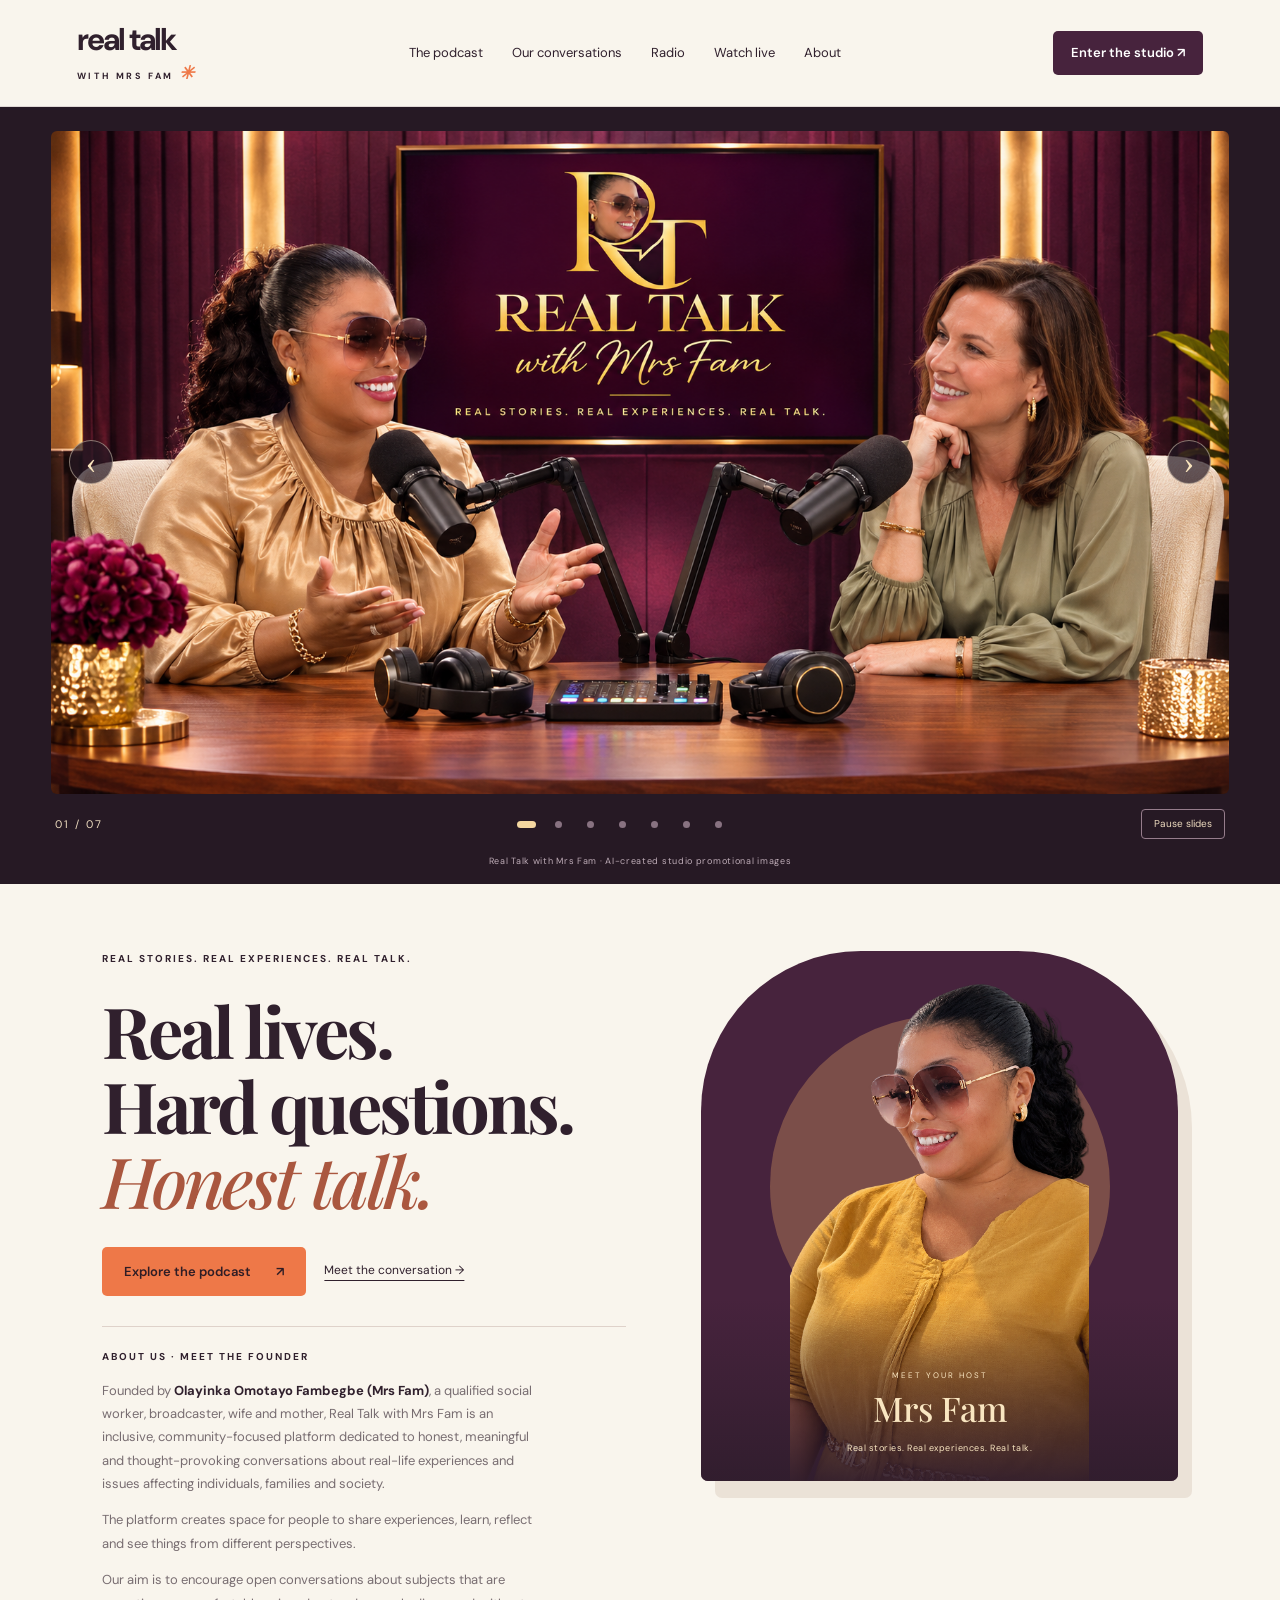
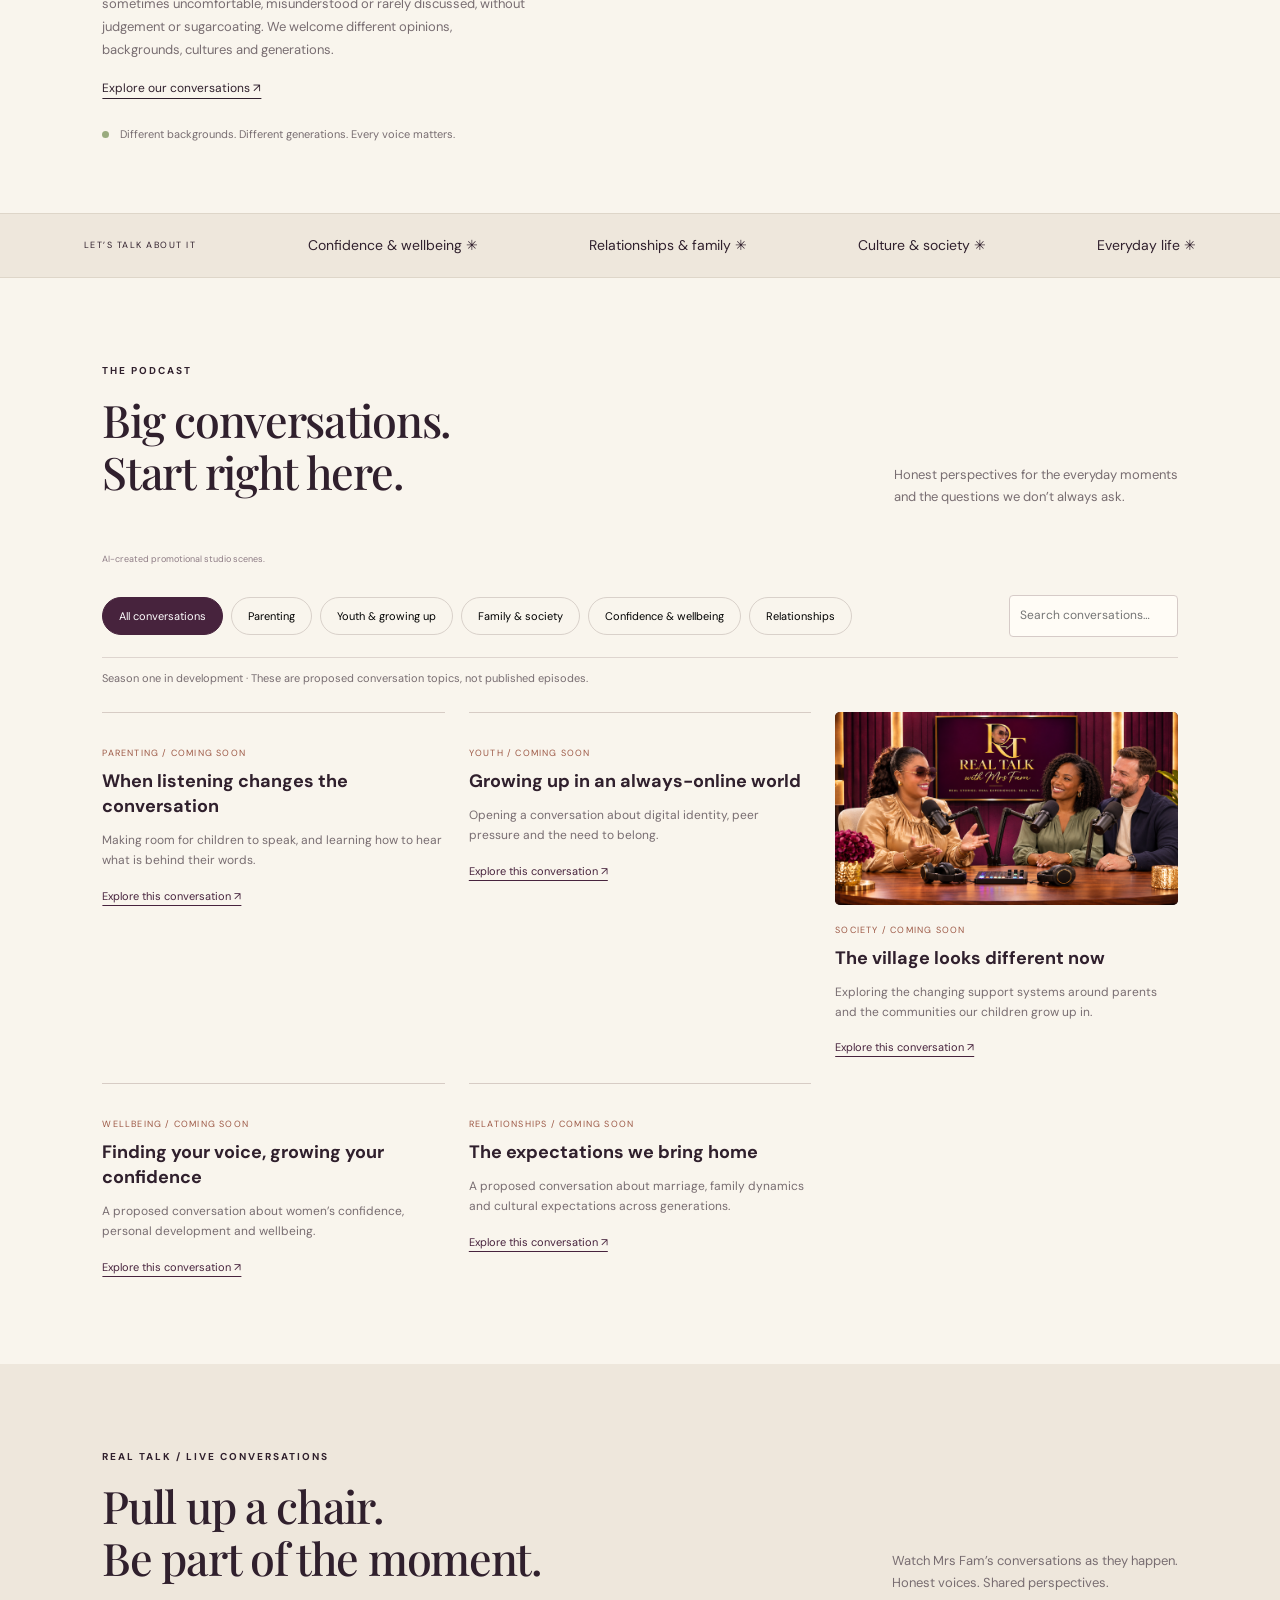
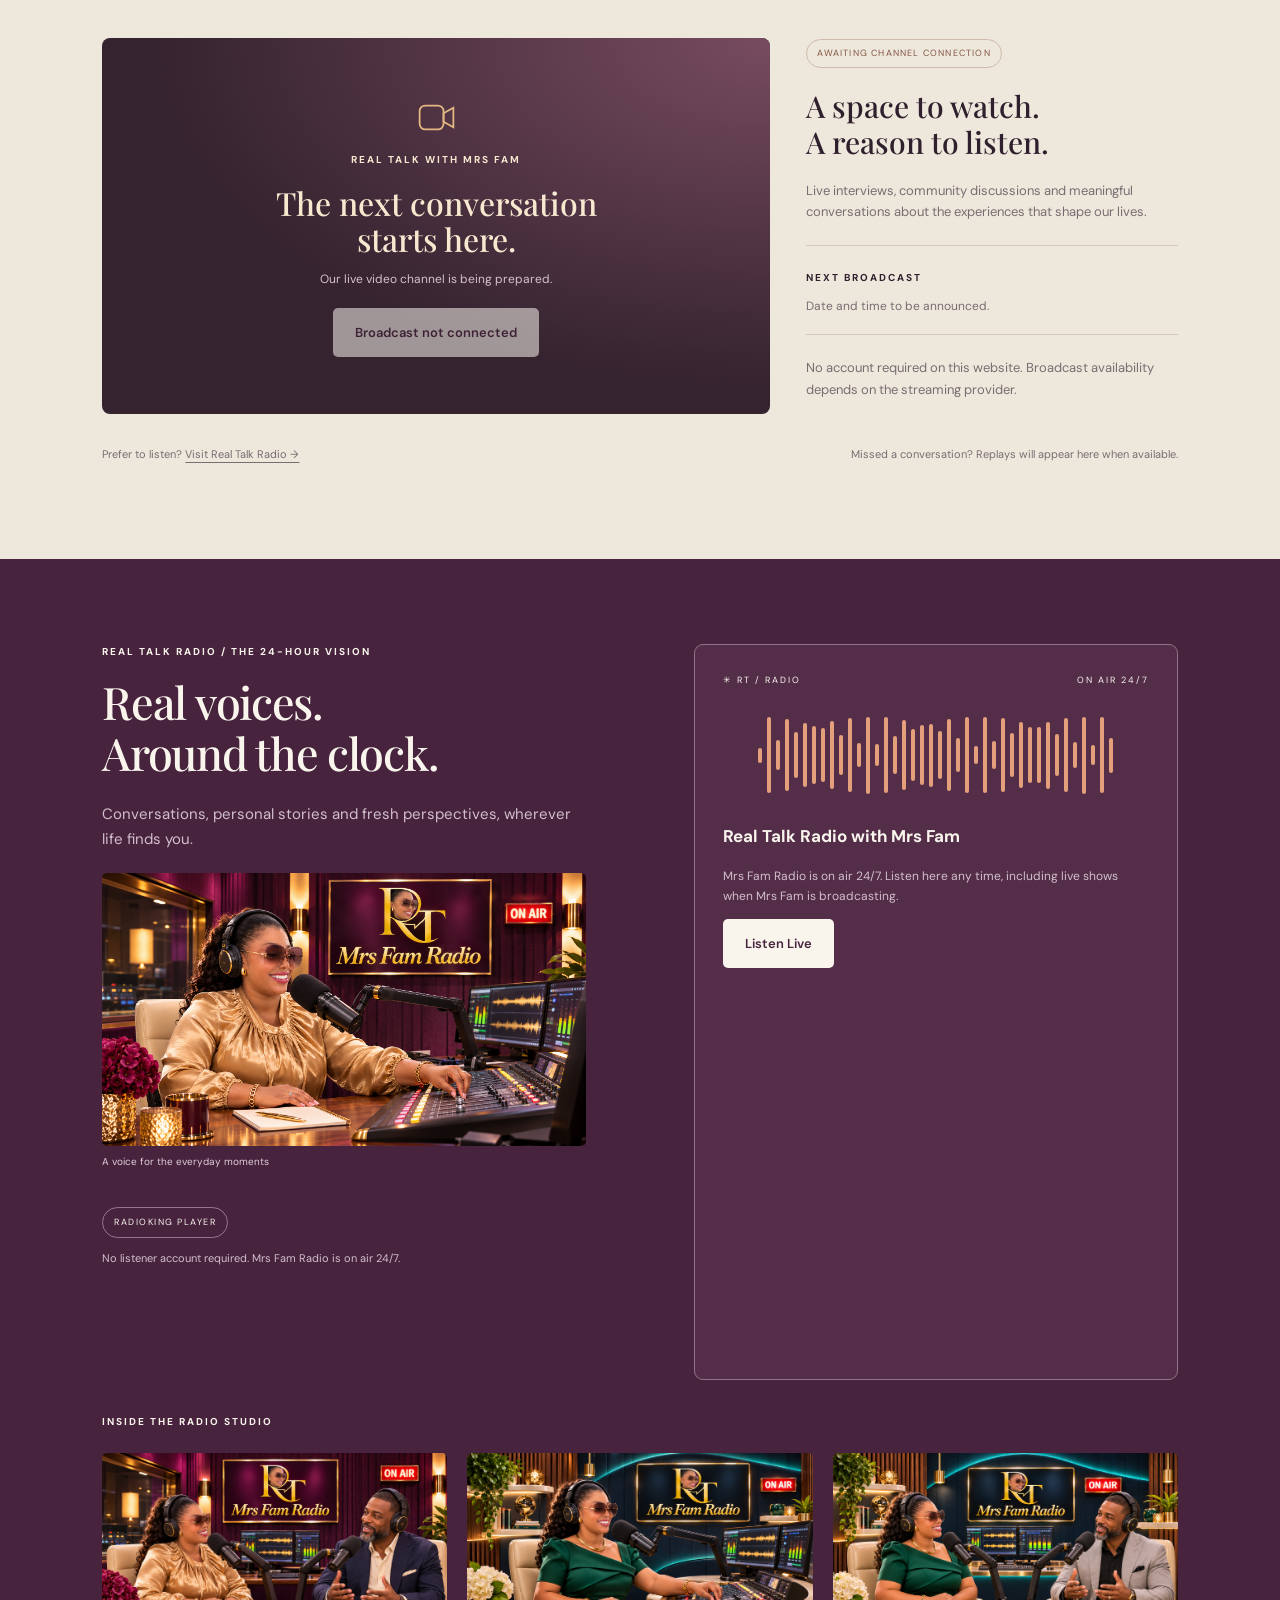
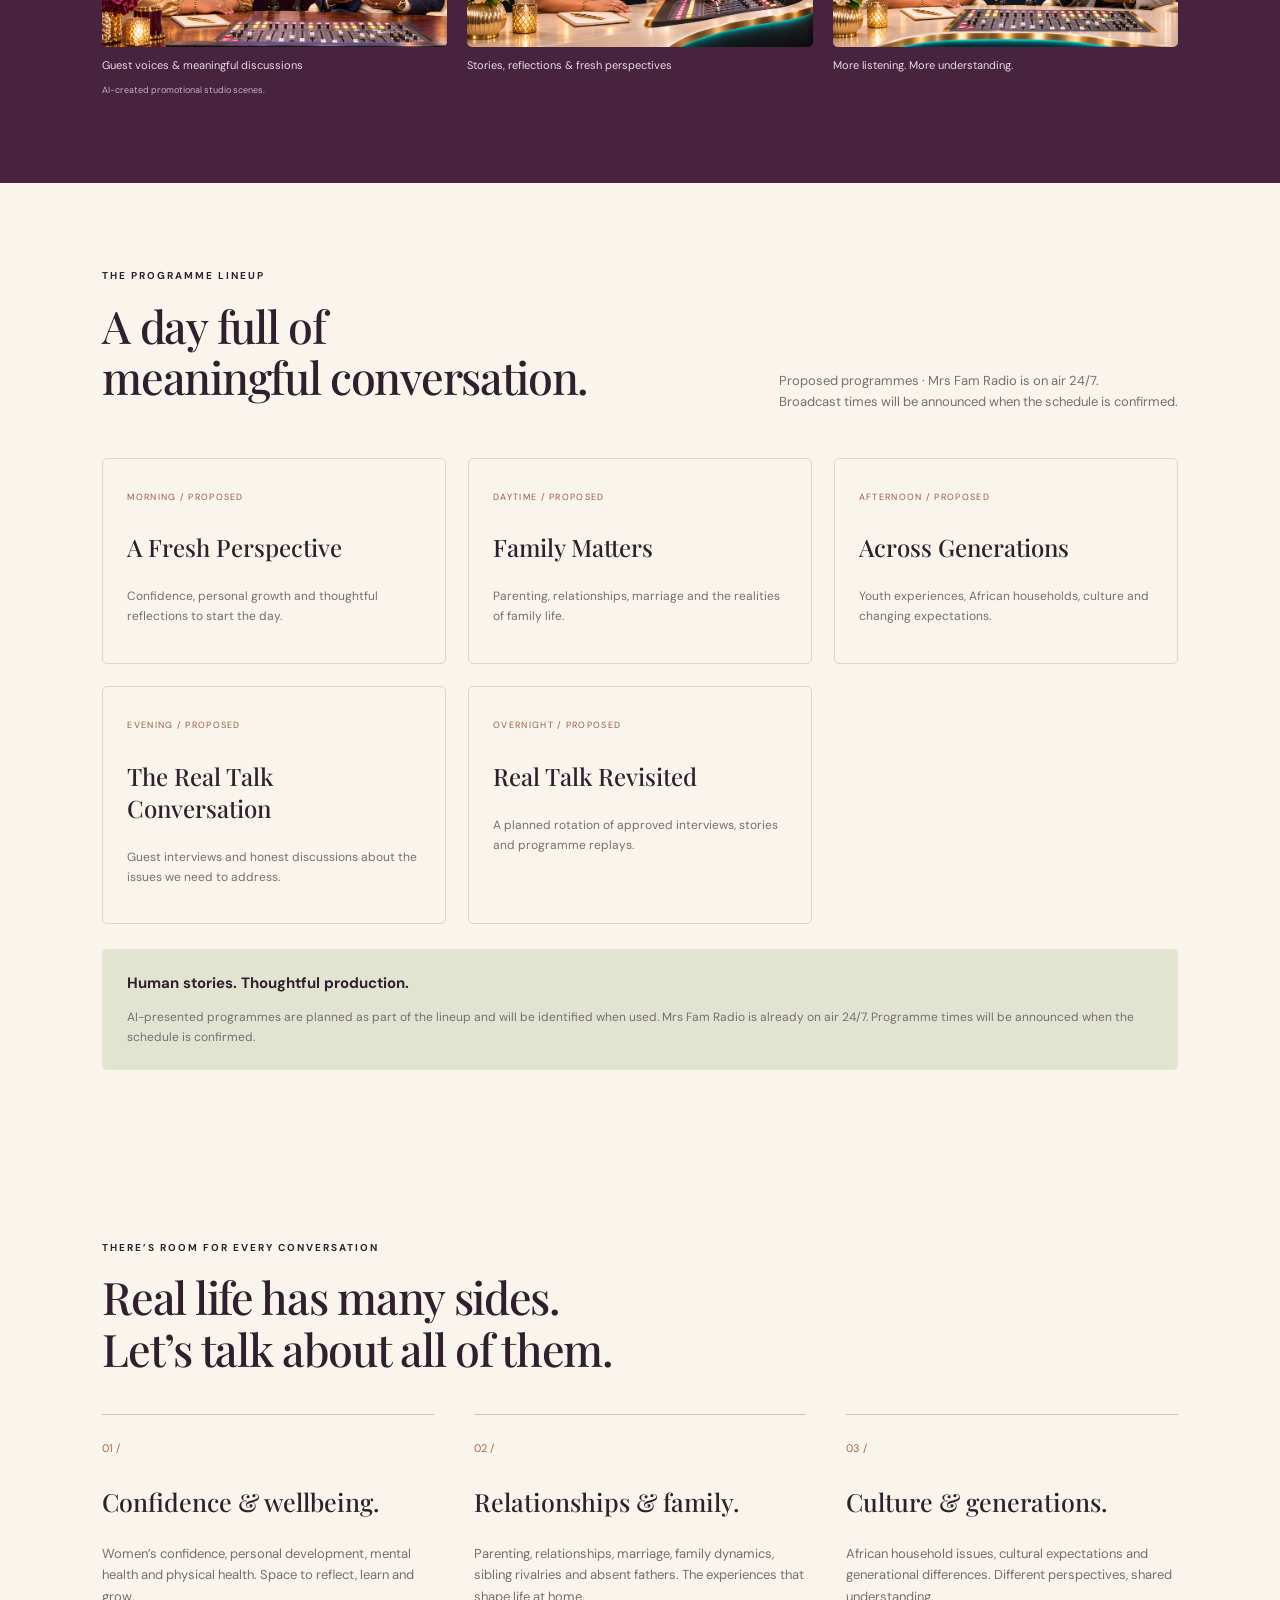
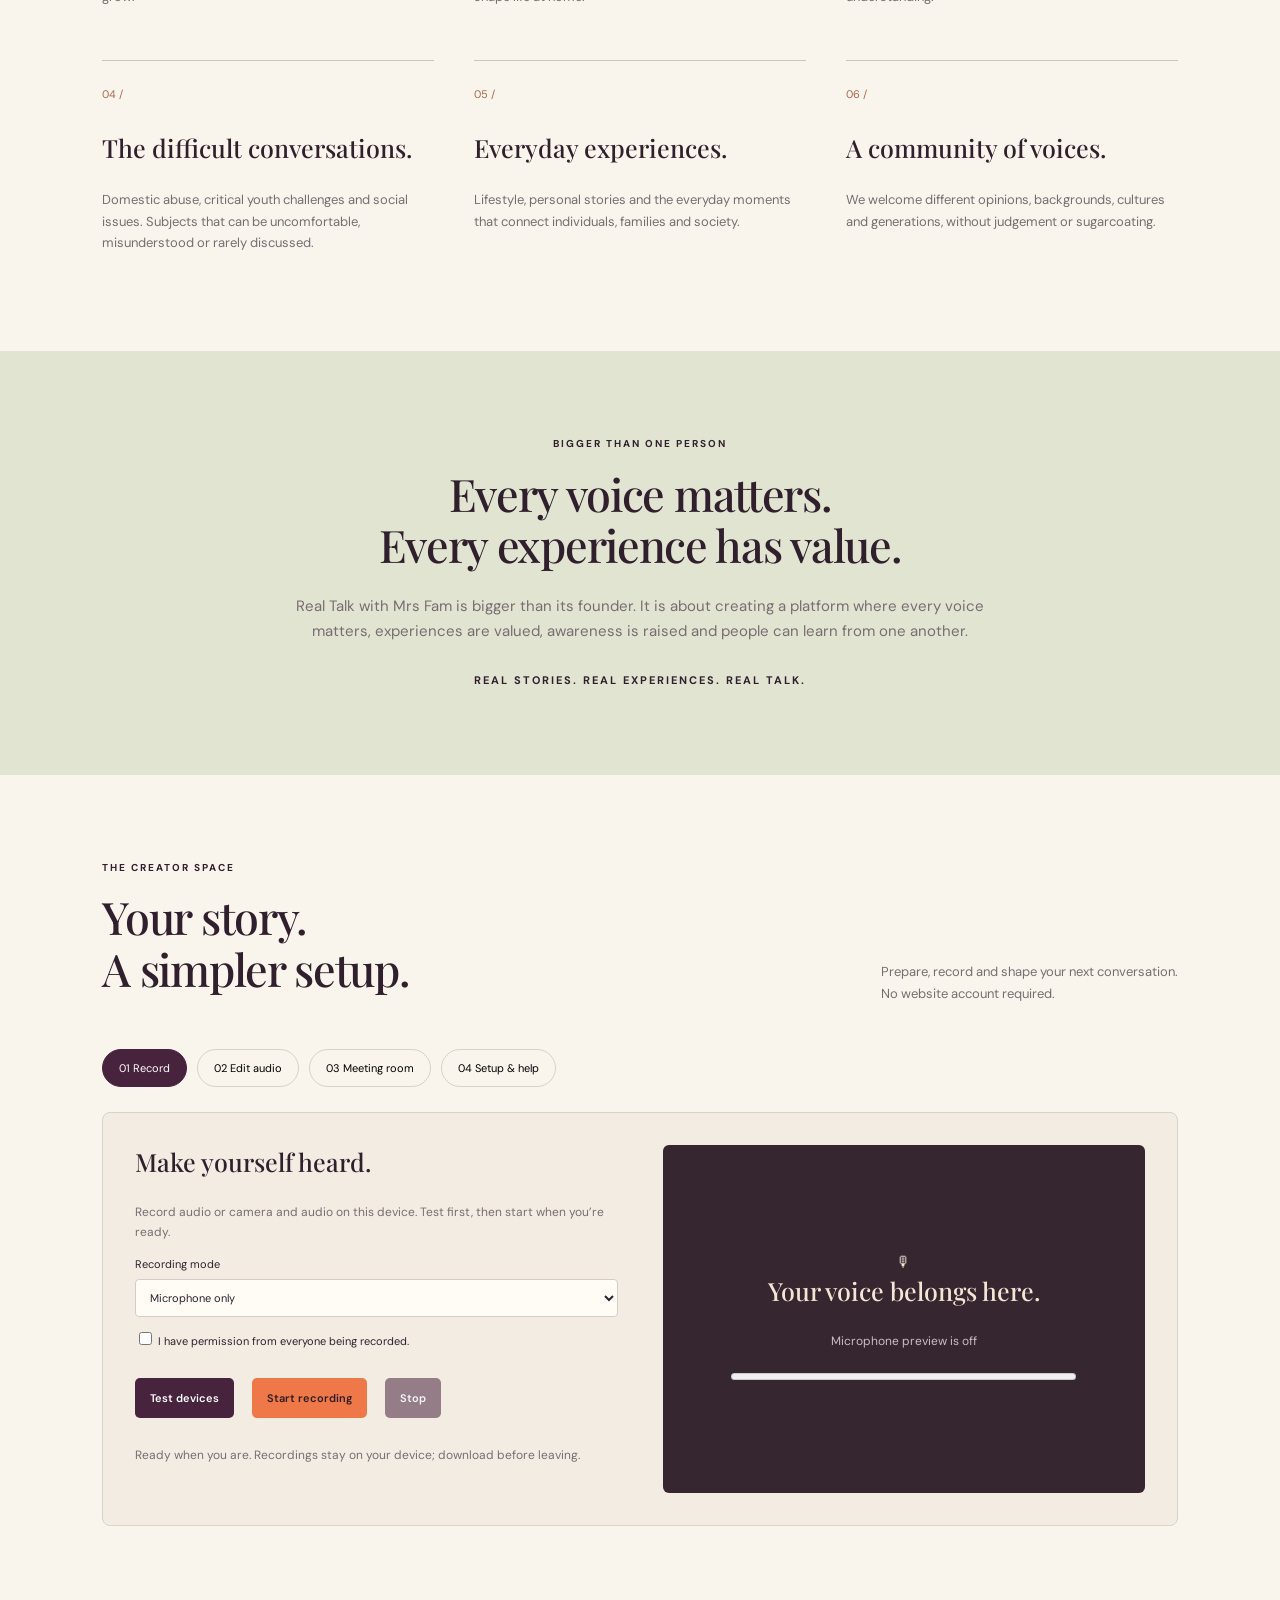
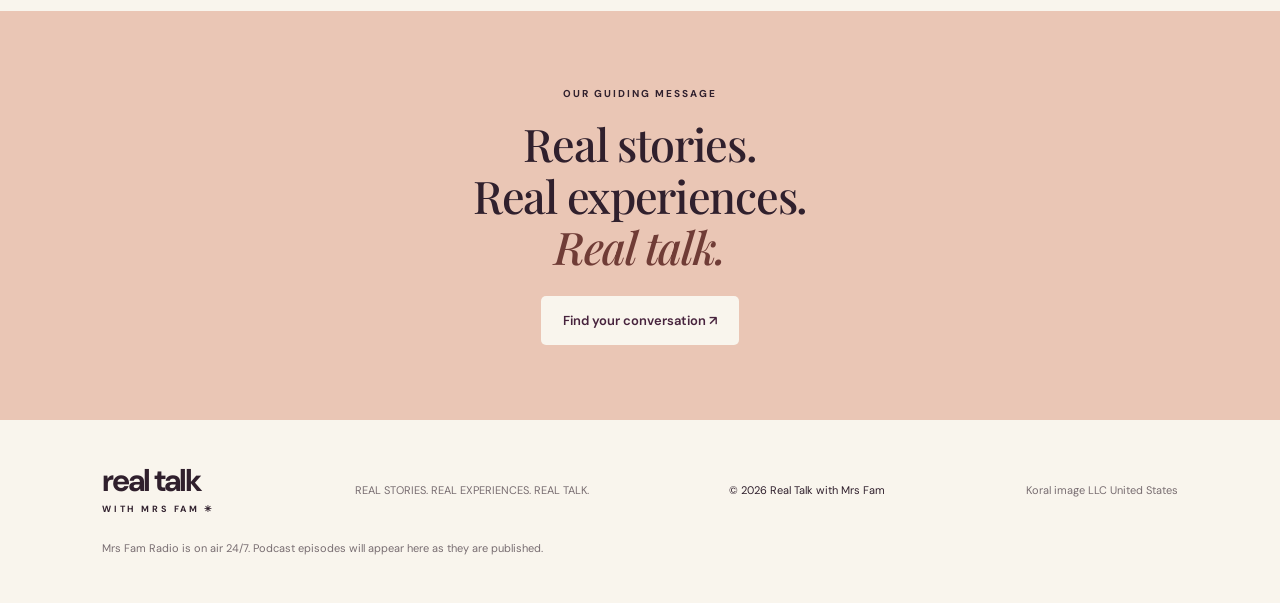
==== index.html @ f3f13732 "Publish Real Talk with Mrs Fam static site. Update radio copy to state that Mrs Fam Radio is on air " ====
<!doctype html><html lang="en"><head><meta charset="utf-8"><meta name="viewport" content="width=device-width,initial-scale=1"><title>Real Talk with Mrs Fam — Conversations that bring us closer</title><meta name="description" content="An inclusive, community-focused platform for real stories, real experiences and honest conversations about individuals, families and society."><link rel="stylesheet" href="style.css"></head><body><header><a class="brand" href="#home">real talk<span>WITH MRS FAM <i>✳</i></span></a><button class="button small menu-toggle" id="menu-toggle" type="button" aria-expanded="false" aria-controls="site-nav" hidden>Menu</button><nav id="site-nav" aria-label="Main navigation"><a href="#episodes">The podcast</a><a href="#topics">Our conversations</a><a href="#radio">Radio</a><a href="#live">Watch live</a><a href="#about">About</a></nav><a class="button small" href="#studio">Enter the studio ↗</a></header><main><section class="top-slideshow" id="studio-slideshow" aria-roledescription="carousel" aria-label="Real Talk with Mrs Fam studio gallery" tabindex="0"><div class="slideshow-stage"><div class="hero-slide is-current" data-slide aria-hidden="false"><img src="slides/podcast-woman.png" alt="Mrs Fam in conversation with a woman in the plum and gold podcast studio" width="1672" height="941" fetchpriority="high" decoding="async"></div><div class="hero-slide" data-slide aria-hidden="true"><img src="slides/podcast-man.png" alt="Mrs Fam interviewing a man in the plum and gold podcast studio" width="1672" height="941" loading="lazy" decoding="async"></div><div class="hero-slide" data-slide aria-hidden="true"><img src="slides/podcast-couple.png" alt="Mrs Fam interviewing an interracial married couple in the podcast studio" width="1672" height="941" loading="lazy" decoding="async"></div><div class="hero-slide" data-slide aria-hidden="true"><img src="slides/radio-solo-gold.png" alt="Mrs Fam broadcasting solo in the plum and gold radio studio" width="1672" height="941" loading="lazy" decoding="async"></div><div class="hero-slide" data-slide aria-hidden="true"><img src="slides/radio-guest-gold.png" alt="Mrs Fam and a guest in the plum and gold radio studio" width="1672" height="941" loading="lazy" decoding="async"></div><div class="hero-slide" data-slide aria-hidden="true"><img src="slides/radio-solo-emerald.png" alt="Mrs Fam in an emerald dress broadcasting in the navy and teal radio studio" width="1672" height="941" loading="lazy" decoding="async"></div><div class="hero-slide" data-slide aria-hidden="true"><img src="slides/radio-guest-emerald.png" alt="Mrs Fam in an emerald dress interviewing a guest in the navy and teal radio studio" width="1672" height="941" loading="lazy" decoding="async"></div><button class="slide-arrow slide-prev" aria-label="Previous image">‹</button><button class="slide-arrow slide-next" aria-label="Next image">›</button></div><div class="slide-toolbar"><span class="slide-counter" id="slide-counter" aria-live="off">01 / 07</span><div class="slide-dots" aria-label="Choose studio image"><button data-slide-to="0" aria-label="Show image 1 of 7" aria-current="true"></button><button data-slide-to="1" aria-label="Show image 2 of 7" aria-current="false"></button><button data-slide-to="2" aria-label="Show image 3 of 7" aria-current="false"></button><button data-slide-to="3" aria-label="Show image 4 of 7" aria-current="false"></button><button data-slide-to="4" aria-label="Show image 5 of 7" aria-current="false"></button><button data-slide-to="5" aria-label="Show image 6 of 7" aria-current="false"></button><button data-slide-to="6" aria-label="Show image 7 of 7" aria-current="false"></button></div><button id="slide-pause" aria-label="Pause slideshow">Pause slides</button></div><p class="slide-note">Real Talk with Mrs Fam · AI-created studio promotional images</p><span class="sr-only" id="slide-announcement" role="status" aria-live="polite"></span></section><section class="hero" id="home"><div class="hero-copy"><div class="eyebrow">REAL STORIES. REAL EXPERIENCES. REAL TALK.</div><h1>Real lives.<br>Hard questions.<br><em>Honest talk.</em></h1><div class="actions"><a class="button orange" href="#episodes">Explore the podcast <span>↗</span></a><a class="textlink" href="#about">Meet the conversation →</a></div><div class="front-about" id="about"><div class="eyebrow">ABOUT US · MEET THE FOUNDER</div><p>Founded by <strong>Olayinka Omotayo Fambegbe (Mrs Fam)</strong>, a qualified social worker, broadcaster, wife and mother, Real Talk with Mrs Fam is an inclusive, community-focused platform dedicated to honest, meaningful and thought-provoking conversations about real-life experiences and issues affecting individuals, families and society.</p><p>The platform creates space for people to share experiences, learn, reflect and see things from different perspectives.</p><p>Our aim is to encourage open conversations about subjects that are sometimes uncomfortable, misunderstood or rarely discussed, without judgement or sugarcoating. We welcome different opinions, backgrounds, cultures and generations.</p><a class="textlink" href="#topics">Explore our conversations ↗</a></div><div class="hero-foot"><span class="dot"></span> Different backgrounds. Different generations. Every voice matters.</div></div><div class="front-portrait"><div class="portrait-halo" aria-hidden="true"></div><img src="mrs-fam-portrait.png" alt="Olayinka Omotayo Fambegbe, Mrs Fam, smiling in a mustard gold blouse" width="941" height="1672" fetchpriority="high"><div class="portrait-name"><span>MEET YOUR HOST</span><strong>Mrs Fam</strong><small>Real stories. Real experiences. Real talk.</small></div></div></section>
<div class="ribbon"><span>LET’S TALK ABOUT IT</span><span>Confidence & wellbeing ✳</span><span>Relationships & family ✳</span><span>Culture & society ✳</span><span>Everyday life ✳</span></div>
<section id="episodes" class="section"><div class="section-head"><div><div class="eyebrow">THE PODCAST</div><h2>Big conversations.<br>Start right here.</h2></div><p>Honest perspectives for the everyday moments<br>and the questions we don’t always ask.</p></div><p class="section-image-note">AI-created promotional studio scenes.</p><div class="filters"><button class="active" data-filter="All">All conversations</button><button data-filter="Parenting">Parenting</button><button data-filter="Youth">Youth & growing up</button><button data-filter="Society">Family & society</button><button data-filter="Wellbeing">Confidence & wellbeing</button><button data-filter="Relationships">Relationships</button><input id="search" placeholder="Search conversations…" aria-label="Search conversations"></div><p class="subtle">Season one in development · These are proposed conversation topics, not published episodes.</p><div id="episode-grid" class="episode-grid"></div><p id="empty" hidden>No conversations match your search.</p></section>
<section id="live" class="section live-section"><div class="section-head"><div><div class="eyebrow">REAL TALK / LIVE CONVERSATIONS</div><h2>Pull up a chair.<br>Be part of the moment.</h2></div><p>Watch Mrs Fam’s conversations as they happen.<br>Honest voices. Shared perspectives.</p></div><div class="live-layout"><div class="live-screen" id="live-screen"><div class="live-placeholder" id="live-placeholder"><div class="live-symbol" aria-hidden="true"><svg viewBox="0 0 64 64"><rect x="8" y="15" width="34" height="34" rx="8"/><path d="M42 26l14-8v28l-14-8z"/></svg></div><span class="eyebrow">REAL TALK WITH MRS FAM</span><h3>The next conversation<br>starts here.</h3><p id="live-empty-note">Our live video channel is being prepared.</p><button class="button cream" id="live-watch" disabled>Broadcast not connected</button></div><div id="live-embed" hidden></div></div><aside class="live-info"><span class="live-status" id="live-status">AWAITING CHANNEL CONNECTION</span><h3 id="live-title">A space to watch.<br>A reason to listen.</h3><p id="live-description">Live interviews, community discussions and meaningful conversations about the experiences that shape our lives.</p><div class="live-next"><span class="eyebrow">NEXT BROADCAST</span><p id="live-next-time">Date and time to be announced.</p></div><a class="textlink" id="live-external" hidden target="_blank" rel="noopener">Open on YouTube ↗</a><p class="subtle" id="live-provider-note">No account required on this website. Broadcast availability depends on the streaming provider.</p><button class="button small" id="live-close" hidden>Close video</button></aside></div><div class="live-foot"><p>Prefer to listen? <a href="#radio">Visit Real Talk Radio →</a></p><p>Missed a conversation? Replays will appear here when available.</p></div></section>
<section id="radio" class="radio section"><div><div class="eyebrow">REAL TALK RADIO / THE 24-HOUR VISION</div><h2>Real voices.<br>Around the clock.</h2><p>Conversations, personal stories and fresh perspectives, wherever life finds you.</p><div class="radio-intro-photo"><figure><img src="slides/radio-solo-gold.png" alt="Mrs Fam broadcasting solo in the plum and gold radio studio" width="1672" height="941" loading="lazy"><figcaption>A voice for the everyday moments</figcaption></figure></div><span class="pill" id="station-pill">RADIOKING PLAYER</span><p class="subtle">No listener account required. Mrs Fam Radio is on air 24/7.</p></div><div class="radio-player"><div class="radio-top"><span>✳ RT / RADIO</span><span id="station-status">ON AIR 24/7</span></div><div class="wave" aria-hidden="true"></div><h3 id="station-title">Real Talk Radio with Mrs Fam</h3><p id="station-note">Mrs Fam Radio is on air 24/7. Listen here any time, including live shows when Mrs Fam is broadcasting.</p><div class="radio-controls"><a class="button cream" id="radio-play" href="#radio-embed">Listen Live</a></div><div class="radio-embed" id="radio-embed" tabindex="-1"><iframe src="https://player.radioking.io/mrs-fam-radio/?c=%231e7fcb&amp;c2=%23ffffff&amp;f=v&amp;i=1&amp;p=1&amp;s=0&amp;alb=1&amp;li=1&amp;popup=1&amp;plc=0&amp;h=365&amp;l=275&amp;v=2" title="Mrs Fam Radio player" width="275" height="365" allow="autoplay 'none'" style="border:0;border-radius:5px;width:275px;max-width:100%;height:365px;display:block;"></iframe></div><script defer src="https://player.radioking.io/scripts/iframe.bundle.js"></script></div><div class="radio-gallery-wrap"><div class="eyebrow">INSIDE THE RADIO STUDIO</div><div class="section-gallery radio-gallery"><figure><img src="slides/radio-guest-gold.png" alt="Mrs Fam interviewing a guest at the radio station" width="1672" height="941" loading="lazy"><figcaption>Guest voices & meaningful discussions</figcaption></figure><figure><img src="slides/radio-solo-emerald.png" alt="Mrs Fam in an emerald dress at the navy radio studio console" width="1672" height="941" loading="lazy"><figcaption>Stories, reflections & fresh perspectives</figcaption></figure><figure><img src="slides/radio-guest-emerald.png" alt="Mrs Fam in an emerald dress interviewing a male radio guest" width="1672" height="941" loading="lazy"><figcaption>More listening. More understanding.</figcaption></figure></div><p class="section-image-note">AI-created promotional studio scenes.</p></div></section>
<section class="section radio-programmes" id="radio-programmes"><div class="section-head"><div><div class="eyebrow">THE PROGRAMME LINEUP</div><h2>A day full of<br>meaningful conversation.</h2></div><p>Proposed programmes · Mrs Fam Radio is on air 24/7.<br>Broadcast times will be announced when the schedule is confirmed.</p></div><div class="programme-grid"><article><span>MORNING / PROPOSED</span><h3>A Fresh Perspective</h3><p>Confidence, personal growth and thoughtful reflections to start the day.</p></article><article><span>DAYTIME / PROPOSED</span><h3>Family Matters</h3><p>Parenting, relationships, marriage and the realities of family life.</p></article><article><span>AFTERNOON / PROPOSED</span><h3>Across Generations</h3><p>Youth experiences, African households, culture and changing expectations.</p></article><article><span>EVENING / PROPOSED</span><h3>The Real Talk Conversation</h3><p>Guest interviews and honest discussions about the issues we need to address.</p></article><article><span>OVERNIGHT / PROPOSED</span><h3>Real Talk Revisited</h3><p>A planned rotation of approved interviews, stories and programme replays.</p></article></div><div class="radio-editorial"><b>Human stories. Thoughtful production.</b><p>AI-presented programmes are planned as part of the lineup and will be identified when used. Mrs Fam Radio is already on air 24/7. Programme times will be announced when the schedule is confirmed.</p></div></section>
<section id="topics" class="section topics"><div class="eyebrow">THERE’S ROOM FOR EVERY CONVERSATION</div><h2>Real life has many sides.<br>Let’s talk about all of them.</h2><div class="topic-grid"><article><span>01 /</span><h3>Confidence & wellbeing.</h3><p>Women’s confidence, personal development, mental health and physical health. Space to reflect, learn and grow.</p></article><article><span>02 /</span><h3>Relationships & family.</h3><p>Parenting, relationships, marriage, family dynamics, sibling rivalries and absent fathers. The experiences that shape life at home.</p></article><article><span>03 /</span><h3>Culture & generations.</h3><p>African household issues, cultural expectations and generational differences. Different perspectives, shared understanding.</p></article><article><span>04 /</span><h3>The difficult conversations.</h3><p>Domestic abuse, critical youth challenges and social issues. Subjects that can be uncomfortable, misunderstood or rarely discussed.</p></article><article><span>05 /</span><h3>Everyday experiences.</h3><p>Lifestyle, personal stories and the everyday moments that connect individuals, families and society.</p></article><article><span>06 /</span><h3>A community of voices.</h3><p>We welcome different opinions, backgrounds, cultures and generations, without judgement or sugarcoating.</p></article></div></section>

<section class="community section"><div class="eyebrow">BIGGER THAN ONE PERSON</div><h2>Every voice matters.<br>Every experience has value.</h2><p>Real Talk with Mrs Fam is bigger than its founder. It is about creating a platform where every voice matters, experiences are valued, awareness is raised and people can learn from one another.</p><div class="guiding-message">REAL STORIES. REAL EXPERIENCES. REAL TALK.</div></section>
<section id="studio" class="section studio"><div class="section-head"><div><div class="eyebrow">THE CREATOR SPACE</div><h2>Your story.<br>A simpler setup.</h2></div><p>Prepare, record and shape your next conversation.<br>No website account required.</p></div><div class="tabs" role="tablist"><button class="active" data-tab="record">01 Record</button><button data-tab="edit">02 Edit audio</button><button data-tab="meeting">03 Meeting room</button><button data-tab="setup">04 Setup & help</button></div><div class="studio-panel" id="record"><div><h3>Make yourself heard.</h3><p>Record audio or camera and audio on this device. Test first, then start when you’re ready.</p><label>Recording mode<select id="mode"><option value="audio">Microphone only</option><option value="video">Camera + microphone</option></select></label><label><input type="checkbox" id="consent"> I have permission from everyone being recorded.</label><div class="actions"><button class="button" id="test">Test devices</button><button class="button orange" id="start">Start recording</button><button class="button" id="stop" disabled>Stop</button></div><p class="status" id="record-status" role="status">Ready when you are. Recordings stay on your device; download before leaving.</p></div><div class="monitor"><video id="camera" autoplay muted playsinline hidden></video><div id="monitor-label">🎙<h3>Your voice belongs here.</h3><p id="level-text">Microphone preview is off</p><meter id="level" min="0" max="100" value="0" aria-label="Microphone level"></meter></div><div id="recordings"></div></div></div>
<div class="studio-panel" id="edit" hidden><div><h3>Keep the part that matters.</h3><p>Upload an audio file, preview it and trim the start and end. Export a WAV file, ready for your next production step.</p><label>Choose audio<input id="audio-file" type="file" accept="audio/*"></label><div class="trim-inputs"><label>Start (seconds)<input id="trim-start" type="number" min="0" value="0" step="0.1"></label><label>End (seconds)<input id="trim-end" type="number" min="0" step="0.1"></label></div><button class="button orange" id="trim">Export trimmed WAV</button><p class="status" id="edit-status" role="status">Files are processed locally in your browser.</p></div><div><audio id="edit-audio" controls></audio><h3>A focused first edit.</h3><p>This editor trims audio. Multitrack editing, noise cleanup, captions and video editing require a connected production service.</p></div></div>
<div class="studio-panel" id="meeting" hidden><div><h3>Bring someone into the conversation.</h3><p>Save your production room link below and share it with your guests. No account is required on this website. Your meeting provider may have its own host sign-in requirements.</p><label>Remote interview / meeting link<input type="url" id="room-url" placeholder="https://your-provider.com/your-room"></label><div class="actions"><button id="save-room" class="button">Save on this device</button><button id="open-room" class="button orange">Open meeting ↗</button><button id="copy-room" class="button">Copy guest link</button></div><p class="status" id="room-status" role="status">No meeting service connected yet.</p></div><div><h3>Before your guest joins</h3><ol><li>Ask everyone to use headphones.</li><li>Check microphone and camera permissions.</li><li>Agree on recording consent.</li><li>Make a short test recording.</li><li>Keep a local backup and download every track.</li></ol><p>Use a production provider such as Riverside for separate guest tracks and local remote capture. The recorder here captures this device only.</p><a href="https://riverside.com/home" target="_blank" rel="noopener" class="textlink">Explore Riverside ↗</a></div></div>
<div class="studio-panel" id="setup" hidden><div><h3>A setup you can come back to.</h3><div class="checklist"><label><input type="checkbox" data-check="quiet"> Quiet room, soft furnishings, notifications off</label><label><input type="checkbox" data-check="mic"> Microphone selected and positioned consistently</label><label><input type="checkbox" data-check="headphones"> Wired headphones connected</label><label><input type="checkbox" data-check="light"> Camera at eye level, light in front</label><label><input type="checkbox" data-check="power"> Power connected and storage available</label><label><input type="checkbox" data-check="test"> Short test recorded and played back</label></div><label>My setup notes<textarea id="setup-notes" placeholder="Microphone, room, camera position…"></textarea></label><small>Checklist and notes save in this browser only.</small></div><div><h3>Let’s solve the small things.</h3><details><summary>Microphone or camera won’t start</summary><p>Allow microphone and camera access in your browser’s site settings. Close other apps using the device, reconnect it, then test again.</p></details><details><summary>Echo or feedback</summary><p>Use headphones, mute duplicate call tabs and keep only one active microphone per room.</p></details><details><summary>Audio is too quiet or distorted</summary><p>Check the selected input in your system settings. Move closer if quiet; lower input gain if distorted. Record a short test and listen back.</p></details><details><summary>Remote guest connection is unstable</summary><p>Try wired internet, close background uploads and use a provider that records each guest locally. Browser recording here does not capture a remote call.</p></details><details><summary>What equipment belongs in the setup?</summary><p>Start with a computer, a compatible USB microphone, wired headphones and a quiet room. A stable camera mount and soft front light help for video. Test what you already own before upgrading.</p></details><p class="subtle">Guided troubleshooting only; this site cannot control or repair a guest’s device remotely.</p></div></div></section>
<section class="closing"><div class="eyebrow">OUR GUIDING MESSAGE</div><h2>Real stories.<br>Real experiences.<br><em>Real talk.</em></h2><a class="button cream" href="#episodes">Find your conversation ↗</a></section></main><footer><a class="brand" href="#home">real talk<span>WITH MRS FAM ✳</span></a><p>REAL STORIES. REAL EXPERIENCES. REAL TALK.</p><span>© <span id="year"></span> Real Talk with Mrs Fam</span><p>Koral image LLC United States</p><p class="subtle">Mrs Fam Radio is on air 24/7. Podcast episodes will appear here as they are published.</p></footer><dialog id="episode-dialog"><button class="close" aria-label="Close">×</button><div class="eyebrow">PROPOSED CONVERSATION · COMING SOON</div><h2 id="dialog-title"></h2><p id="dialog-copy"></p><p>This topic is a preview of the show’s direction. No episode audio has been published yet.</p></dialog><script src="app.js"></script><script src="live.js"></script><script src="slideshow.js"></script><script src="navigation.js"></script></body></html>
---- style.css ----
@import url('https://fonts.googleapis.com/css2?family=DM+Sans:wght@400;500;600;700&family=Playfair+Display:ital,wght@0,500;0,600;0,700;1,500&display=swap');
:root{--ink:#30202d;--cream:#f9f5ed;--plum:#47233d;--orange:#ee7848;--muted:#786d71}*{box-sizing:border-box}html{scroll-behavior:smooth;scroll-padding-top:95px}body{margin:0;background:var(--cream);color:var(--ink);font-family:'DM Sans',sans-serif;font-size:15px;line-height:1.65}header{display:flex;align-items:center;justify-content:space-between;padding:24px 6%;border-bottom:1px solid #dfd7d4;gap:25px}.brand{font-size:31px;font-weight:700;letter-spacing:-2px;line-height:1;text-decoration:none;color:var(--ink)}.brand span{display:block;font-size:9px;letter-spacing:2.6px;margin-top:9px}.brand i{color:var(--orange);font-size:18px}nav{display:flex;gap:29px}a{color:inherit}nav a{text-decoration:none;font-size:13px}button,input,select,textarea{font:inherit}button,a,input,select,textarea{outline-offset:5px}button{cursor:pointer}button:disabled{cursor:default;opacity:.55}.button{display:inline-flex;justify-content:center;align-items:center;gap:25px;background:var(--plum);color:white;padding:14px 22px;border:0;border-radius:5px;text-decoration:none;font-size:13px;font-weight:600}.button.small{padding:11px 18px}.orange{background:var(--orange);color:#2f1d25}.cream{background:var(--cream);color:var(--plum)}.hero{display:grid;grid-template-columns:1.1fr 1fr;gap:7%;padding:67px 8% 70px}.eyebrow{font-size:10px;font-weight:700;letter-spacing:2px}.hero h1{font-family:'Playfair Display',Georgia,serif;font-size:clamp(48px,5.5vw,83px);line-height:1.07;letter-spacing:-3px;margin:25px 0}em{font-weight:500;color:#aa573f}.hero p{max-width:430px;color:var(--muted);font-size:15px}.actions{display:flex;gap:18px;align-items:center;flex-wrap:wrap;margin:28px 0}.textlink{font-size:12px;text-underline-offset:6px}.hero-foot{font-size:11px;margin-top:38px;color:var(--muted)}.dot{display:inline-block;background:#9aab7e;width:7px;height:7px;border-radius:50%;margin-right:8px}.art{position:relative;min-height:500px;background:#47233d;border-radius:150px 150px 7px 7px;color:#f4ddba;padding:35px;isolation:isolate;box-shadow:14px 17px 0 #ebe2d7}.art-top{font-size:8px;letter-spacing:2px;text-align:center;margin:10px 0 30px}.cover-title{font:700 100px/.83 'Playfair Display',Georgia,serif;letter-spacing:-5px;position:relative;z-index:2}.cover-title span{display:block;font:italic 24px 'Playfair Display',Georgia,serif;letter-spacing:0;margin-top:20px}.orb{position:absolute;right:15px;bottom:65px;width:260px;height:260px;background:#dd744f;border-radius:50%;z-index:-1}.mic{position:absolute;height:330px;right:9px;bottom:40px;transform:rotate(15deg);filter:drop-shadow(8px 8px 8px #23101b77)}.art-bottom{position:absolute;bottom:23px;left:30px;right:25px;display:flex;justify-content:space-between;font-size:9px;letter-spacing:1px}.floating{position:absolute;left:-32px;bottom:50px;background:#e5e7d2;color:var(--ink);padding:16px 24px;transform:rotate(-7deg);font-size:14px;line-height:1.4;z-index:3}.floating em{color:var(--ink)}.ribbon{display:flex;align-items:center;justify-content:space-around;background:#eee7dc;border-block:1px solid #ded6c9;padding:20px 3%;gap:20px;font-size:14px}.ribbon>span:first-child{font-size:9px;letter-spacing:1.5px}.section{padding:85px 8%}.section-head{display:flex;align-items:end;justify-content:space-between;gap:30px;margin-bottom:32px}h2{font:500 clamp(32px,3.5vw,49px)/1.15 'Playfair Display',Georgia,serif;letter-spacing:-1.3px;margin:15px 0 23px}.section-head p,p{color:var(--muted)}.section-head p{font-size:13px}.filters{display:flex;align-items:center;gap:8px;flex-wrap:wrap;border-bottom:1px solid #ded5cf;padding-bottom:20px}.filters button,.tabs button{padding:9px 16px;border:1px solid #d9d1ca;border-radius:30px;background:transparent;font-size:11px}.filters .active,.tabs .active{background:var(--plum);color:white;border-color:var(--plum)}input,select,textarea{border:1px solid #d6cbc8;padding:10px;background:#fffcf6;border-radius:4px;max-width:100%;color:var(--ink)}#search{margin-left:auto;font-size:12px}.subtle{font-size:11px}.episode-grid{display:grid;grid-template-columns:repeat(3,1fr);gap:24px;margin-top:25px}.episode-cover{height:240px;padding:25px;position:relative;overflow:hidden;display:flex;flex-direction:column;justify-content:space-between;border-radius:5px}.episode-cover b{font:500 33px/1.1 'Playfair Display',serif;max-width:220px;z-index:1}.episode-cover:after{content:'✳';position:absolute;font-size:180px;right:-22px;bottom:-72px;opacity:.15}.episode-cover span{font-size:8px;letter-spacing:2px}.episode-card:nth-child(1) .episode-cover{background:#dfe2ce}.episode-card:nth-child(2) .episode-cover{background:#eecab9}.episode-card:nth-child(3) .episode-cover{background:#4b293f;color:#f8e9cf}.episode-meta{font-size:9px;letter-spacing:1.2px;margin-top:18px;color:#9c5845}.episode-card h3{font-size:18px;line-height:1.4;margin:8px 0}.episode-card p{font-size:12px}.episode-card button{border:0;background:transparent;padding:0;color:var(--plum);font-size:11px;text-decoration:underline;text-underline-offset:5px}.radio{background:var(--plum);color:var(--cream);display:grid;grid-template-columns:1fr 1fr;gap:10%;align-items:center}.radio p{color:#d2bfcc}.pill{display:inline-block;font-size:9px;letter-spacing:1.5px;border:1px solid #97768d;padding:7px 11px;border-radius:30px;margin-top:15px}.radio-player{border:1px solid #967088;background:#542e48;border-radius:9px;padding:28px}.radio-top{display:flex;justify-content:space-between;font-size:9px;letter-spacing:2px}.wave{height:90px;display:flex;align-items:center;gap:5px;justify-content:center;margin:22px 0}.wave i{width:4px;border-radius:6px;background:#e4a07a}.radio-player h3{font-size:17px}.radio-player p{font-size:12px}.topic-grid{display:grid;grid-template-columns:repeat(3,1fr);gap:40px;margin-top:40px}.topic-grid article{border-top:1px solid #cfc3bf;padding-top:20px}.topic-grid span{font-size:11px;color:#a96750}.topic-grid h3{font:500 25px 'Playfair Display',serif}.topic-grid p{font-size:13px}.about{display:grid;grid-template-columns:1fr 1fr;gap:10%;background:#f0eadf;align-items:center}.about-mark{background:#e2e4d2;padding:34px 40px;border-radius:50% 50% 5px 5px;font:90px/1 'Playfair Display',serif;min-height:360px;display:flex;flex-direction:column;justify-content:center}.about-mark p{font-size:30px;line-height:1.4;color:var(--ink);margin:0 0 30px}.about-mark span{font:9px 'DM Sans',sans-serif;letter-spacing:2px}.about p{font-size:13px}.tabs{display:flex;gap:10px;flex-wrap:wrap;margin-bottom:25px}.studio-panel{display:grid;grid-template-columns:1fr 1fr;gap:45px;padding:32px;border:1px solid #dcd1cb;border-radius:8px;background:#f2ece3}.studio-panel[hidden]{display:none}.studio-panel h3{font:500 25px 'Playfair Display',serif;margin-top:0}.studio-panel p,.studio-panel li{font-size:12px}.studio-panel label{display:block;font-size:11px;margin:12px 0}.studio-panel label input:not([type=checkbox]),select,textarea{display:block;width:100%;margin-top:6px}.studio-panel .button{font-size:11px;padding:11px 15px}.monitor{background:#352630;color:#f4e6d4;border-radius:6px;text-align:center;padding:25px;min-height:240px;display:flex;flex-direction:column;justify-content:center}.monitor p{color:#cbbcc7}.monitor video{width:100%;max-height:260px}meter{width:80%}#recordings audio,#recordings video{max-width:100%;margin:10px 0}#recordings a{color:#f7ba90;font-size:12px}.trim-inputs{display:flex;gap:15px}audio{max-width:100%}.checklist label{padding:7px 0;border-bottom:1px solid #ddd2c8}textarea{min-height:80px}details{border-bottom:1px solid #d6cac2;padding:13px 0;font-size:12px}summary{cursor:pointer}.status{min-height:35px}.closing{text-align:center;padding:75px 20px;background:#eac6b5}.closing h2{font-size:45px}.closing em{color:#703c36}footer{padding:45px 8%;display:flex;align-items:center;justify-content:space-between;gap:25px;flex-wrap:wrap}footer p,footer>span{font-size:11px}footer>.subtle{width:100%;margin:0}dialog{border:0;border-radius:10px;padding:40px;max-width:580px;width:90%;background:var(--cream);color:var(--ink)}dialog::backdrop{background:#25182399}.close{float:right;border:0;background:none;font-size:28px}button:hover,.button:hover{filter:brightness(.94)}@media(max-width:800px){header{padding:20px 6%;flex-wrap:wrap}nav{order:3;width:100%;justify-content:space-between;gap:10px}nav a{font-size:11px}.hero{grid-template-columns:1fr;padding:40px 7%;gap:45px}.hero h1{font-size:59px}.art{min-height:470px;max-width:460px;width:100%;margin:auto}.ribbon{overflow:auto;justify-content:flex-start;white-space:nowrap}.section{padding:55px 7%}.section-head{display:block}.episode-grid,.topic-grid{grid-template-columns:1fr}.episode-cover{height:230px}.radio,.about,.studio-panel{grid-template-columns:1fr;gap:30px}.filters input{width:100%}#search{margin:10px 0 0}.topic-grid{gap:20px}.closing h2{font-size:35px}.studio-panel{padding:22px}.brand{font-size:27px}.hero .actions{gap:20px}.art .floating{left:-10px}footer{align-items:flex-start;flex-direction:column}}

.founder-photo{margin:0;position:relative;align-self:start}.founder-photo img{display:block;width:100%;height:570px;object-fit:cover;object-position:center 38%;border-radius:160px 160px 6px 6px}.founder-photo figcaption{padding:18px 0;font:500 21px 'Playfair Display',serif}.founder-photo figcaption span{display:block;font:9px 'DM Sans',sans-serif;letter-spacing:2px;margin-top:8px}.community{text-align:center;background:#e2e4d2}.community>p{max-width:700px;margin:0 auto 28px}.guiding-message{font-size:11px;font-weight:700;letter-spacing:2px}.about strong{color:var(--ink)}.episode-card:nth-child(4) .episode-cover{background:#e2e4d2}.episode-card:nth-child(5) .episode-cover{background:#ecc7b4}@media(max-width:800px){.founder-photo img{height:460px}.hero .eyebrow{font-size:9px;letter-spacing:1.4px}.guiding-message{font-size:9px;letter-spacing:1px}}

.radio-controls{display:flex;gap:10px;flex-wrap:wrap}.radio-volume{display:flex;align-items:center;gap:14px;font-size:11px;margin-top:22px;color:#eadbdf}.radio-volume input{width:160px;padding:0;accent-color:#e4a07a}.programme-grid{display:grid;grid-template-columns:repeat(3,1fr);gap:22px}.programme-grid article{padding:24px;border:1px solid #ded3cb;border-radius:5px}.programme-grid span{font-size:9px;letter-spacing:1.3px;color:#9c5845}.programme-grid h3{font:500 24px 'Playfair Display',Georgia,serif}.programme-grid p,.radio-editorial p{font-size:12px}.radio-editorial{margin-top:25px;padding:22px 25px;background:#e2e4d2;border-radius:5px}.radio-editorial p{margin-bottom:0}.radio-player.is-playing .wave i{animation:radioPulse 1.15s ease-in-out infinite alternate}.radio-player.is-playing .wave i:nth-child(3n){animation-delay:-.4s}.radio-player.is-playing .wave i:nth-child(2n){animation-delay:-.7s}@keyframes radioPulse{from{transform:scaleY(.4)}to{transform:scaleY(1)}}@media(prefers-reduced-motion:reduce){.radio-player.is-playing .wave i{animation:none}}@media(max-width:800px){.programme-grid{grid-template-columns:1fr}}
[hidden]{display:none!important}

.live-section{background:#eee7dc}.live-layout{display:grid;grid-template-columns:minmax(0,1.8fr) minmax(230px,1fr);gap:36px;align-items:center}.live-screen{background:#35232f;border-radius:8px;overflow:hidden;aspect-ratio:16/9;min-height:220px;color:#f7e8d0;position:relative}.live-placeholder{height:100%;display:flex;flex-direction:column;align-items:center;justify-content:center;padding:25px;text-align:center;background:radial-gradient(ellipse at top right,#774b60,transparent 65%)}.live-placeholder h3{font:500 clamp(22px,2.5vw,34px)/1.15 'Playfair Display',serif;margin:16px 0 0}.live-placeholder p{color:#d4c1cc;font-size:12px;margin:12px 0 18px}.live-symbol{width:45px;height:45px;margin-bottom:12px}.live-symbol svg{fill:none;stroke:#e4b881;stroke-width:2.5}.live-status{font-size:9px;letter-spacing:1.2px;color:#835644;display:inline-block;padding:6px 10px;border:1px solid #cfbbaa;border-radius:30px}.live-info h3{font:500 30px/1.2 'Playfair Display',serif;margin:20px 0}.live-info>p{font-size:13px}.live-next{padding:18px 0;border-block:1px solid #d6c7bd;margin:22px 0}.live-next p{font-size:12px;margin:8px 0 0}.live-foot{display:flex;justify-content:space-between;gap:20px;font-size:11px;margin-top:20px}.live-foot a{text-underline-offset:4px}#live-embed{position:absolute;inset:0}#live-embed iframe{width:100%;height:100%;border:0;min-height:200px}#live-close{margin-top:15px}@media(max-width:800px){.live-layout{grid-template-columns:1fr;gap:22px}.live-foot{display:block}.live-screen{aspect-ratio:auto;min-height:330px}.live-placeholder{min-height:330px}nav{flex-wrap:wrap}}

.top-slideshow{padding:24px 4% 0;background:#261924}.slideshow-stage{position:relative;aspect-ratio:1672/941;overflow:hidden;border-radius:6px;background:#261924}.hero-slide{position:absolute;inset:0;opacity:0;visibility:hidden;transition:opacity .65s ease,visibility .65s ease}.hero-slide.is-current{opacity:1;visibility:visible}.hero-slide img{display:block;width:100%;height:100%;object-fit:contain}.slide-arrow{position:absolute;z-index:2;top:50%;transform:translateY(-50%);border:1px solid #f5e5cc77;border-radius:50%;background:#261924b3;color:#f8e4bd;font:32px/1 Georgia,serif;width:44px;height:44px;display:grid;place-items:center}.slide-prev{left:18px}.slide-next{right:18px}.slide-toolbar{display:flex;align-items:center;justify-content:space-between;gap:18px;padding:15px 4px;color:#eddbbf}.slide-counter{font-size:11px;letter-spacing:2px}.slide-dots{display:flex;gap:8px}.slide-dots button{width:24px;height:24px;border:0;padding:0;background:transparent;display:grid;place-items:center}.slide-dots button:after{content:'';width:7px;height:7px;background:#887281;border-radius:50%}.slide-dots button[aria-current=true]:after{background:#f4d7a0;width:19px;border-radius:5px}#slide-pause{background:transparent;color:#eddbbf;border:1px solid #967d8c;border-radius:4px;font-size:10px;padding:6px 12px}.slide-note{font-size:9px;letter-spacing:.7px;color:#beacb7;text-align:center;margin:0;padding-bottom:15px}.sr-only{position:absolute;width:1px;height:1px;padding:0;overflow:hidden;clip:rect(0,0,0,0);white-space:nowrap;border:0}@media(prefers-reduced-motion:reduce){.hero-slide{transition:none}}@media(max-width:800px){.top-slideshow{padding:12px 0 0}.slideshow-stage{border-radius:0}.slide-arrow{width:32px;height:32px;font-size:24px}.slide-prev{left:8px}.slide-next{right:8px}.slide-toolbar{padding:10px 14px;gap:7px}.slide-dots{gap:1px}.slide-dots button{width:23px}.slide-note{font-size:8px;padding:0 12px 12px}}

.section-gallery{display:grid;gap:18px;margin:22px 0 10px}.podcast-gallery{grid-template-columns:repeat(3,minmax(0,1fr))}.section-gallery figure{margin:0;min-width:0}.section-gallery img{display:block;width:100%;height:auto;aspect-ratio:1672/941;object-fit:contain;border-radius:5px}.section-gallery figcaption{font-size:11px;line-height:1.5;margin-top:10px}.section-image-note{font-size:9px;color:#8e7c85;margin:6px 0 28px}.radio-gallery-wrap{grid-column:1/-1;margin-top:35px}.radio-gallery{grid-template-columns:repeat(2,minmax(0,1fr));gap:26px}.radio .section-image-note{color:#c6b1c0;margin-bottom:0}.radio-gallery figcaption{color:#ebd9e5}@media(max-width:800px){.podcast-gallery,.radio-gallery{grid-template-columns:1fr}.section-gallery{gap:22px}.radio-gallery-wrap{margin-top:15px}}

.episode-cover.episode-photo{height:auto;aspect-ratio:1672/941;padding:0;background:#35232f!important}.episode-cover.episode-photo:after{display:none}.episode-photo img{display:block;width:100%;height:100%;object-fit:contain}.radio{row-gap:34px;align-items:start}.radio-intro-photo{margin:22px 0}.radio-intro-photo figure{margin:0}.radio-intro-photo img{display:block;width:100%;height:auto;border-radius:5px}.radio-intro-photo figcaption{font-size:10px;margin-top:8px;color:#e0cdd9}.radio-gallery-wrap{margin-top:0}.radio-gallery{grid-template-columns:repeat(3,minmax(0,1fr));gap:20px}@media(max-width:800px){.radio-gallery{grid-template-columns:1fr}.episode-cover.episode-photo{height:auto}.radio-intro-photo{margin:20px 0}}

.front-portrait{position:relative;isolation:isolate;min-height:530px;overflow:hidden;border-radius:160px 160px 7px 7px;background:#47233d;box-shadow:14px 17px 0 #ebe2d7;display:flex;justify-content:center;align-items:flex-end}.front-portrait>img{display:block;position:relative;width:100%;height:530px;object-fit:contain;object-position:center bottom;z-index:1}.portrait-halo{position:absolute;width:340px;height:340px;border-radius:50%;background:#bb8457;opacity:.45;top:65px;left:50%;transform:translateX(-50%);z-index:0}.portrait-name{position:absolute;z-index:2;bottom:0;left:0;right:0;padding:70px 25px 22px;background:linear-gradient(transparent,#301d2df0);text-align:center;color:#f9e6c1}.portrait-name>span{font-size:8px;letter-spacing:2px;display:block}.portrait-name strong{display:block;font:500 34px 'Playfair Display',Georgia,serif;margin:3px 0}.portrait-name small{font-size:9px;letter-spacing:.5px}.founder-photo img{object-fit:contain;object-position:center bottom;background:linear-gradient(140deg,#e2e4d2,#d7ccb8)}@media(max-width:800px){.front-portrait{min-height:480px;max-width:460px;width:100%;margin:auto}.front-portrait>img{height:480px}.portrait-halo{width:290px;height:290px}}

.front-about{margin:30px 0 0;border-top:1px solid #dfd2ca;padding-top:22px}.front-about p{font-size:13px;line-height:1.8}.front-about strong{color:var(--ink)}.hero{align-items:start}.hero-copy .hero-foot{margin-top:25px}.front-portrait{position:sticky;top:30px}.episode-card{border-top:1px solid #d7ccc5;padding-top:15px}.episode-card:has(.episode-photo){border-top:0;padding-top:0}@media(max-width:800px){.front-portrait{position:relative;top:auto}.front-about p{max-width:none}.hero-copy{display:contents}.hero>.hero-copy>.eyebrow,.hero>.hero-copy>h1,.hero>.hero-copy>.actions,.hero>.hero-copy>.hero-foot{grid-column:1}.hero>.front-portrait{grid-row:3}.hero>.hero-copy>.front-about{grid-row:4}.hero{row-gap:24px}.hero h1{margin:5px 0}.hero .actions{margin:8px 0}.front-about{margin-top:12px}}

/* Keep the RadioKing player inside the radio card on narrow screens. */
.radio-player{min-width:0}
.radio-embed{width:275px;max-width:100%;margin-top:18px}

/* Keep slide art and decorative portrait layers out of pointer hit testing. */
.top-slideshow,.slideshow-stage{isolation:isolate}
.hero-slide,.portrait-halo,.portrait-name{pointer-events:none}
.slide-toolbar,.hero .actions{position:relative;z-index:1}

.menu-toggle{display:none}
@media(max-width:640px){
  .menu-toggle:not([hidden]){display:inline-flex}
  .menu-toggle:not([hidden])[aria-expanded=false]+#site-nav{display:none}
  #site-nav{flex-direction:column;align-items:stretch;gap:0}
  #site-nav a{font-size:13px;padding:10px 0}
}
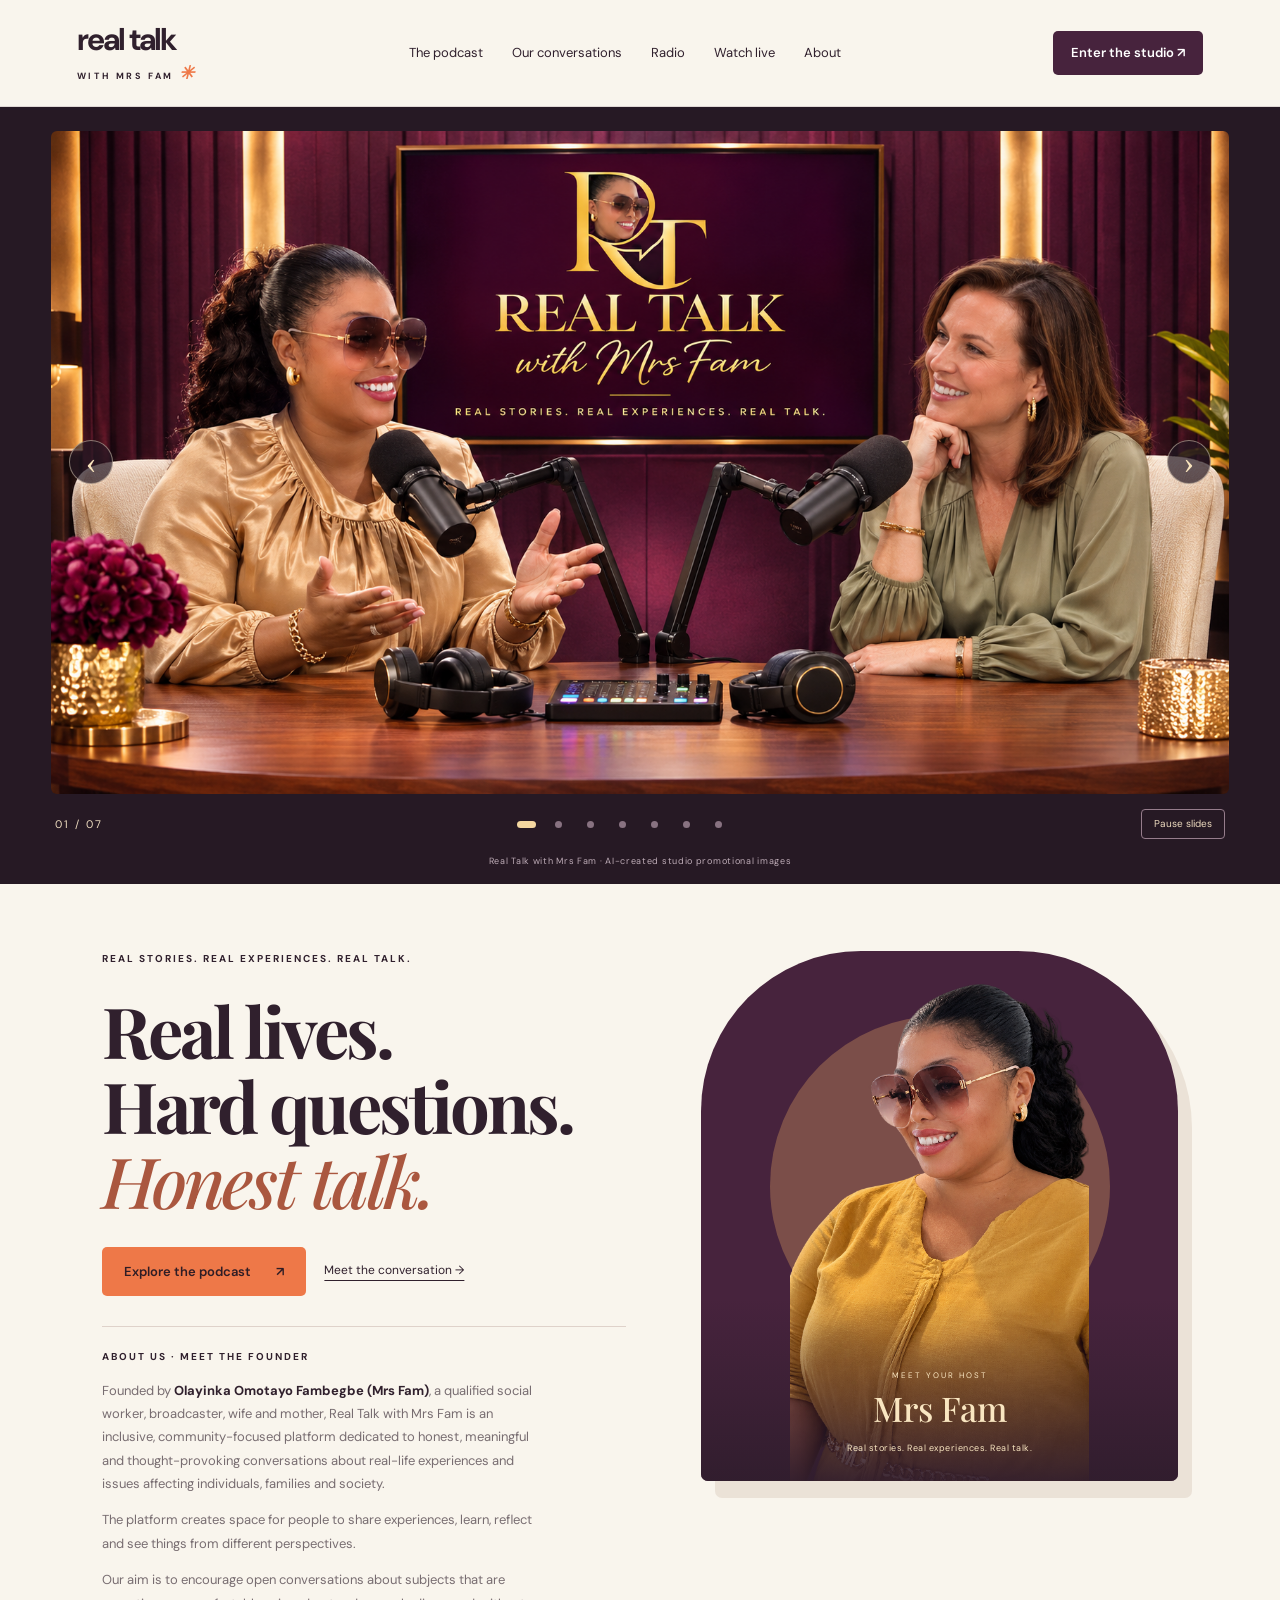
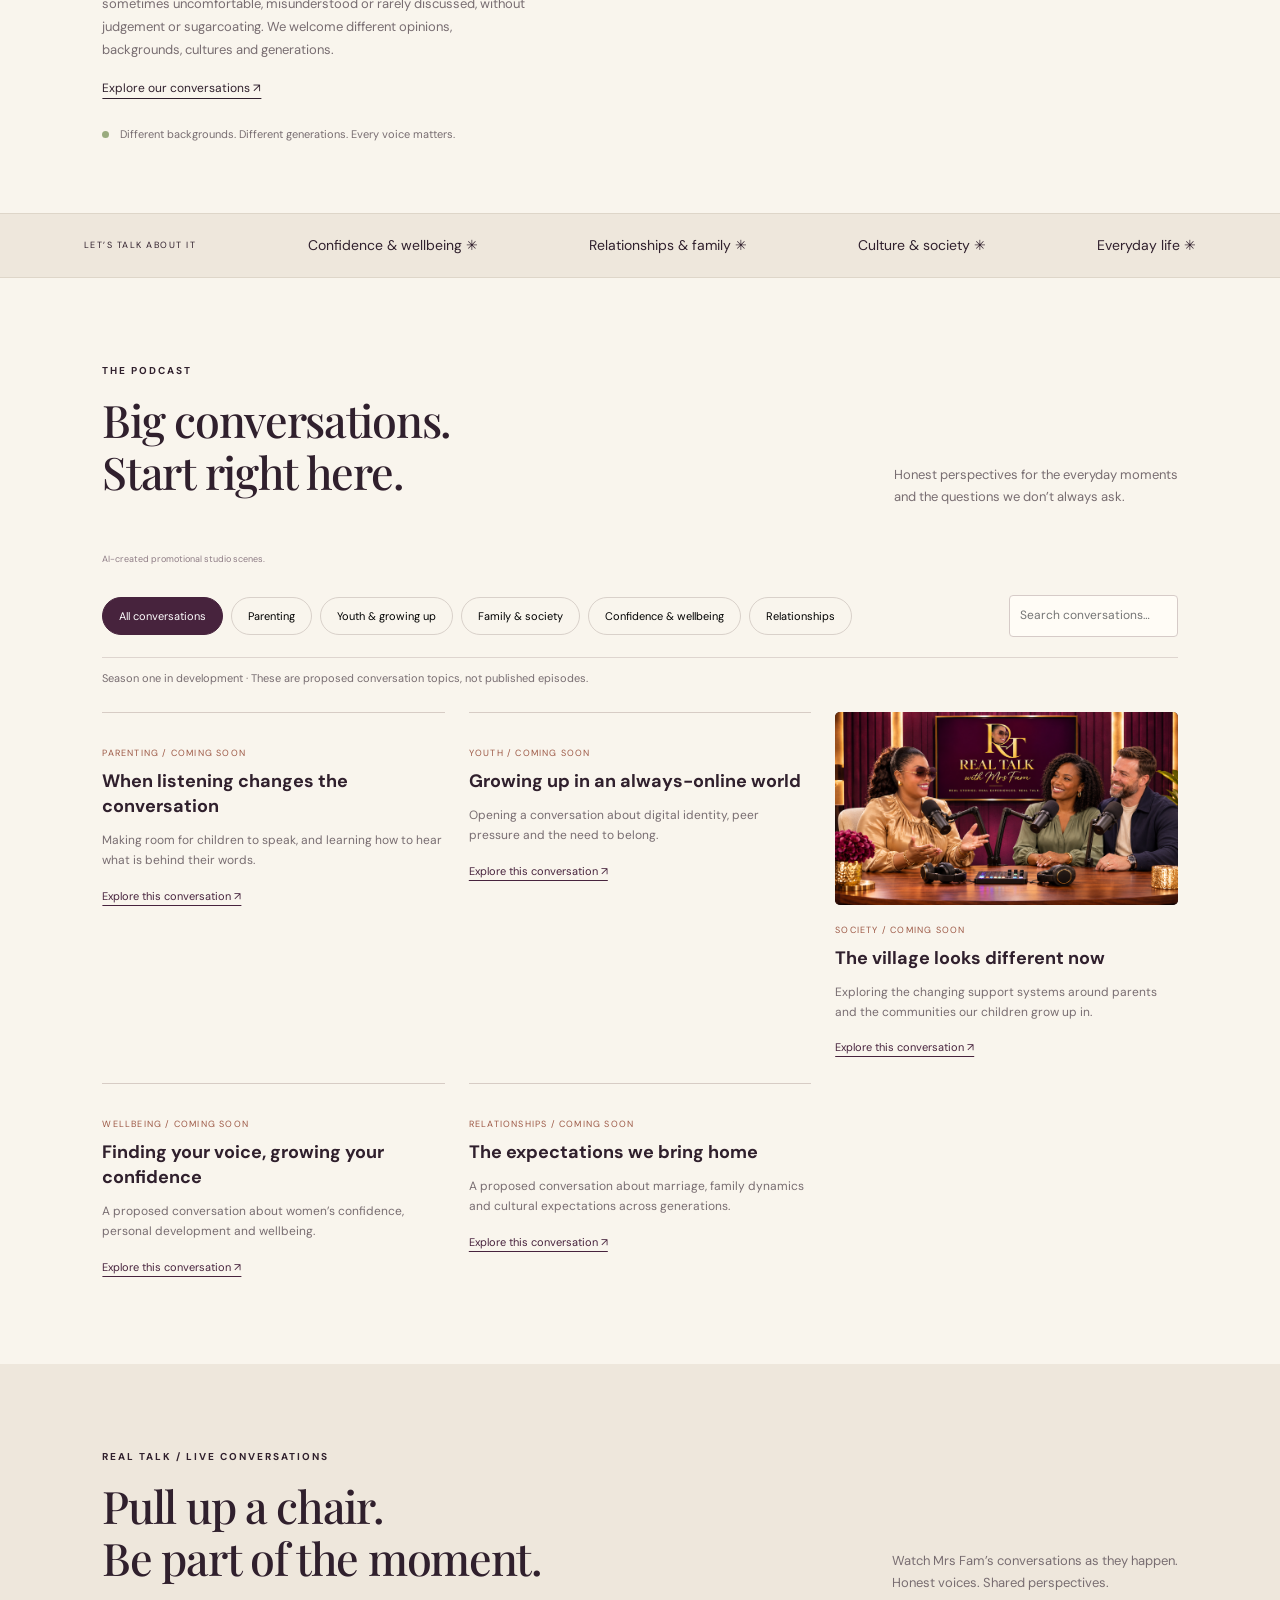
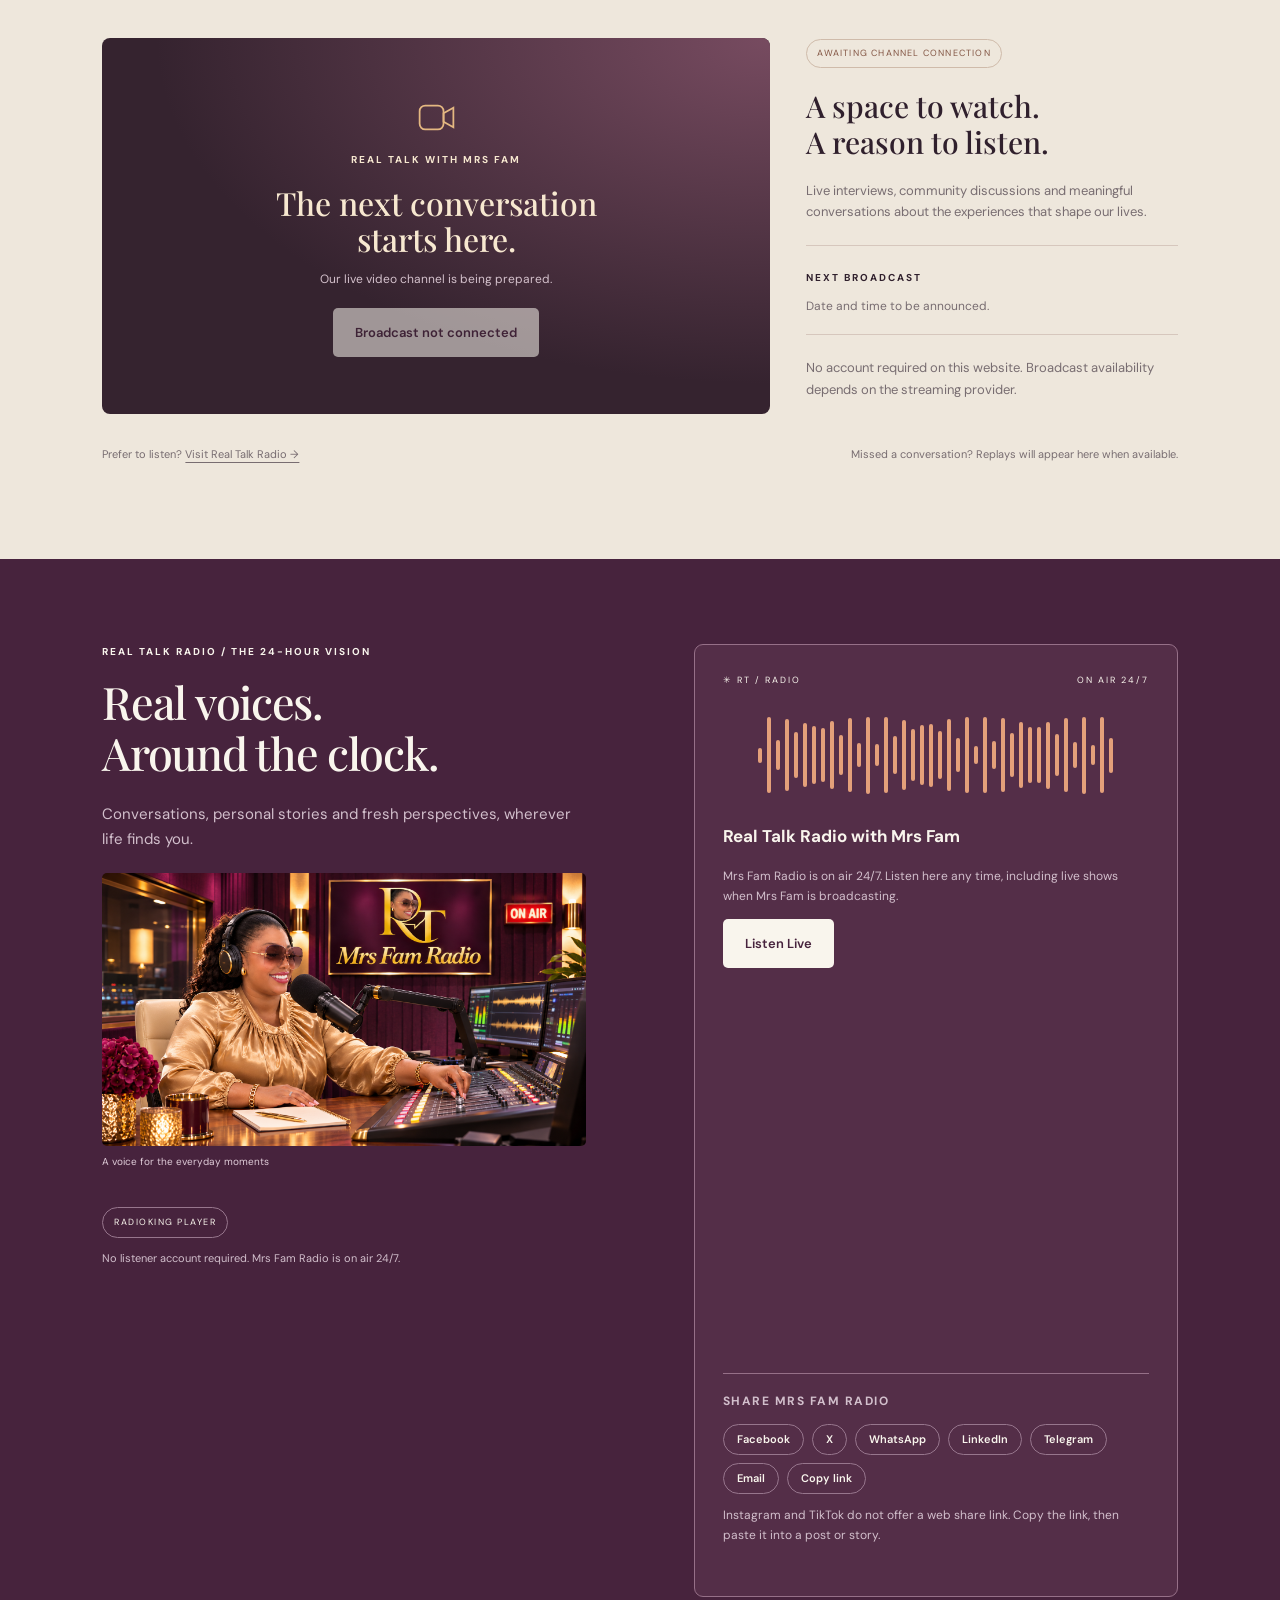
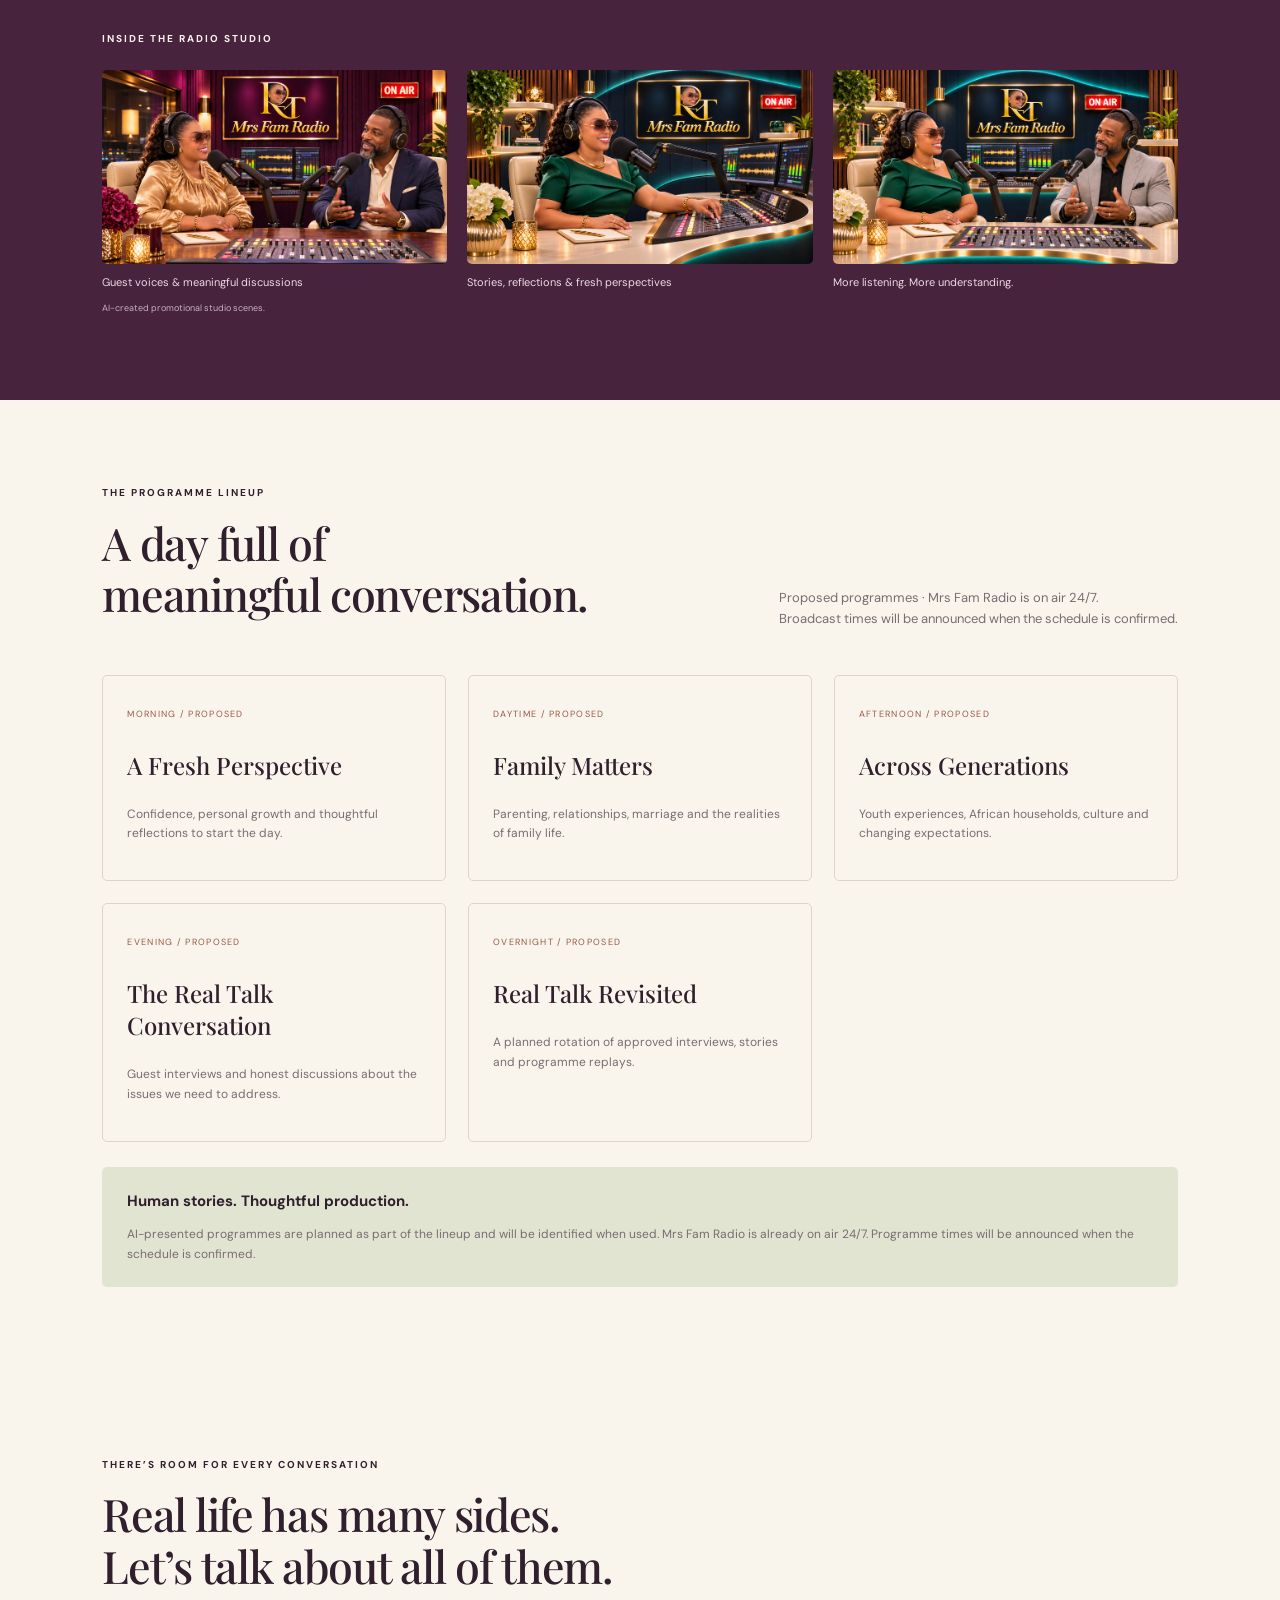
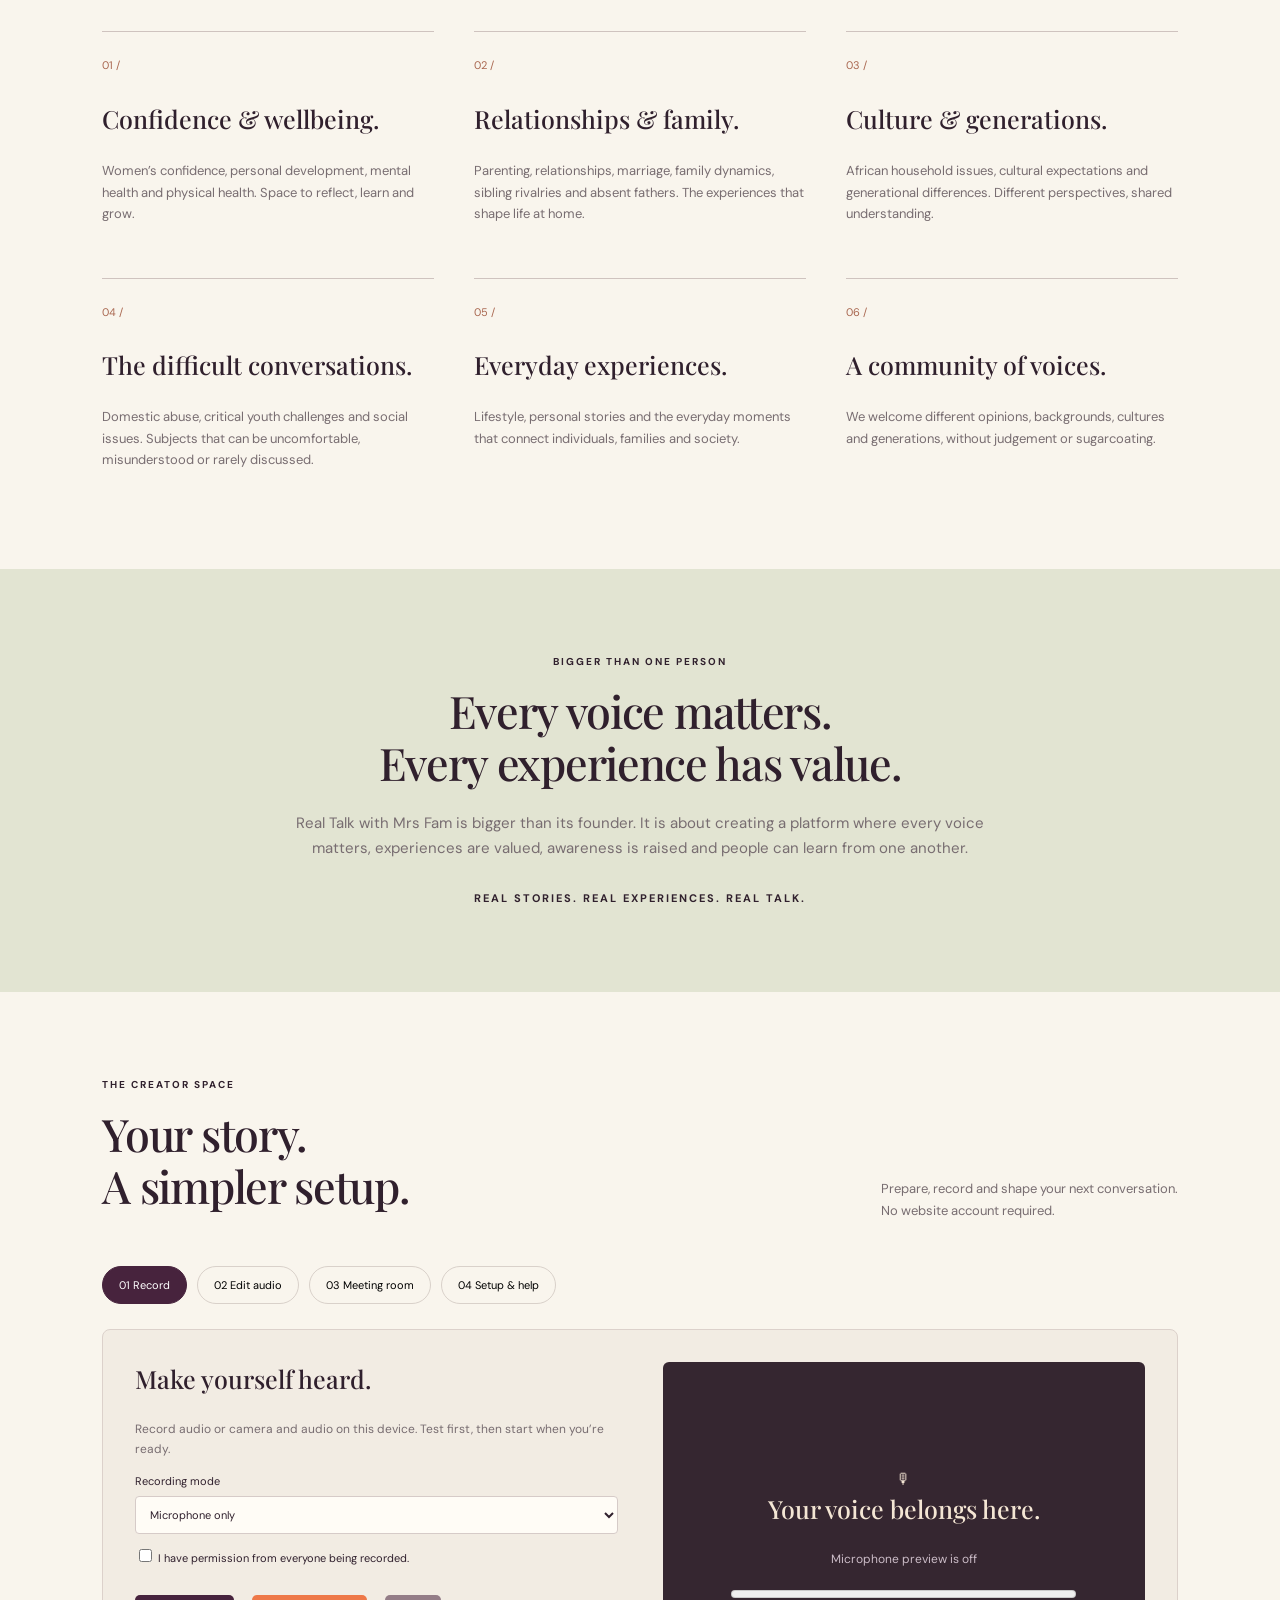
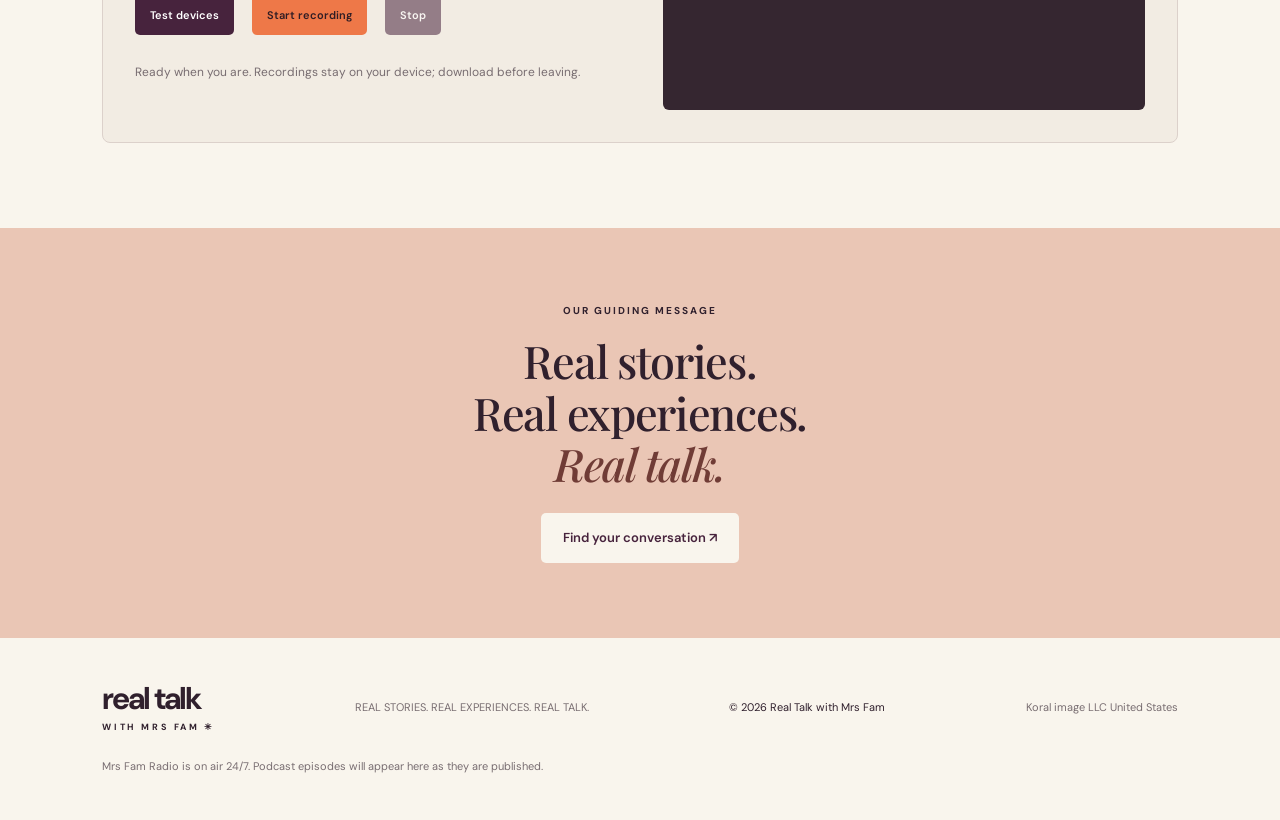
==== commit a05e0937: "Add Share Mrs Fam Radio buttons and social preview tags. Put a Share Mrs Fam Radio row in the Listen" ====
--- a/index.html
+++ b/index.html
@@ -1,8 +1,37 @@
-<!doctype html><html lang="en"><head><meta charset="utf-8"><meta name="viewport" content="width=device-width,initial-scale=1"><title>Real Talk with Mrs Fam — Conversations that bring us closer</title><meta name="description" content="An inclusive, community-focused platform for real stories, real experiences and honest conversations about individuals, families and society."><link rel="stylesheet" href="style.css"></head><body><header><a class="brand" href="#home">real talk<span>WITH MRS FAM <i>✳</i></span></a><button class="button small menu-toggle" id="menu-toggle" type="button" aria-expanded="false" aria-controls="site-nav" hidden>Menu</button><nav id="site-nav" aria-label="Main navigation"><a href="#episodes">The podcast</a><a href="#topics">Our conversations</a><a href="#radio">Radio</a><a href="#live">Watch live</a><a href="#about">About</a></nav><a class="button small" href="#studio">Enter the studio ↗</a></header><main><section class="top-slideshow" id="studio-slideshow" aria-roledescription="carousel" aria-label="Real Talk with Mrs Fam studio gallery" tabindex="0"><div class="slideshow-stage"><div class="hero-slide is-current" data-slide aria-hidden="false"><img src="slides/podcast-woman.png" alt="Mrs Fam in conversation with a woman in the plum and gold podcast studio" width="1672" height="941" fetchpriority="high" decoding="async"></div><div class="hero-slide" data-slide aria-hidden="true"><img src="slides/podcast-man.png" alt="Mrs Fam interviewing a man in the plum and gold podcast studio" width="1672" height="941" loading="lazy" decoding="async"></div><div class="hero-slide" data-slide aria-hidden="true"><img src="slides/podcast-couple.png" alt="Mrs Fam interviewing an interracial married couple in the podcast studio" width="1672" height="941" loading="lazy" decoding="async"></div><div class="hero-slide" data-slide aria-hidden="true"><img src="slides/radio-solo-gold.png" alt="Mrs Fam broadcasting solo in the plum and gold radio studio" width="1672" height="941" loading="lazy" decoding="async"></div><div class="hero-slide" data-slide aria-hidden="true"><img src="slides/radio-guest-gold.png" alt="Mrs Fam and a guest in the plum and gold radio studio" width="1672" height="941" loading="lazy" decoding="async"></div><div class="hero-slide" data-slide aria-hidden="true"><img src="slides/radio-solo-emerald.png" alt="Mrs Fam in an emerald dress broadcasting in the navy and teal radio studio" width="1672" height="941" loading="lazy" decoding="async"></div><div class="hero-slide" data-slide aria-hidden="true"><img src="slides/radio-guest-emerald.png" alt="Mrs Fam in an emerald dress interviewing a guest in the navy and teal radio studio" width="1672" height="941" loading="lazy" decoding="async"></div><button class="slide-arrow slide-prev" aria-label="Previous image">‹</button><button class="slide-arrow slide-next" aria-label="Next image">›</button></div><div class="slide-toolbar"><span class="slide-counter" id="slide-counter" aria-live="off">01 / 07</span><div class="slide-dots" aria-label="Choose studio image"><button data-slide-to="0" aria-label="Show image 1 of 7" aria-current="true"></button><button data-slide-to="1" aria-label="Show image 2 of 7" aria-current="false"></button><button data-slide-to="2" aria-label="Show image 3 of 7" aria-current="false"></button><button data-slide-to="3" aria-label="Show image 4 of 7" aria-current="false"></button><button data-slide-to="4" aria-label="Show image 5 of 7" aria-current="false"></button><button data-slide-to="5" aria-label="Show image 6 of 7" aria-current="false"></button><button data-slide-to="6" aria-label="Show image 7 of 7" aria-current="false"></button></div><button id="slide-pause" aria-label="Pause slideshow">Pause slides</button></div><p class="slide-note">Real Talk with Mrs Fam · AI-created studio promotional images</p><span class="sr-only" id="slide-announcement" role="status" aria-live="polite"></span></section><section class="hero" id="home"><div class="hero-copy"><div class="eyebrow">REAL STORIES. REAL EXPERIENCES. REAL TALK.</div><h1>Real lives.<br>Hard questions.<br><em>Honest talk.</em></h1><div class="actions"><a class="button orange" href="#episodes">Explore the podcast <span>↗</span></a><a class="textlink" href="#about">Meet the conversation →</a></div><div class="front-about" id="about"><div class="eyebrow">ABOUT US · MEET THE FOUNDER</div><p>Founded by <strong>Olayinka Omotayo Fambegbe (Mrs Fam)</strong>, a qualified social worker, broadcaster, wife and mother, Real Talk with Mrs Fam is an inclusive, community-focused platform dedicated to honest, meaningful and thought-provoking conversations about real-life experiences and issues affecting individuals, families and society.</p><p>The platform creates space for people to share experiences, learn, reflect and see things from different perspectives.</p><p>Our aim is to encourage open conversations about subjects that are sometimes uncomfortable, misunderstood or rarely discussed, without judgement or sugarcoating. We welcome different opinions, backgrounds, cultures and generations.</p><a class="textlink" href="#topics">Explore our conversations ↗</a></div><div class="hero-foot"><span class="dot"></span> Different backgrounds. Different generations. Every voice matters.</div></div><div class="front-portrait"><div class="portrait-halo" aria-hidden="true"></div><img src="mrs-fam-portrait.png" alt="Olayinka Omotayo Fambegbe, Mrs Fam, smiling in a mustard gold blouse" width="941" height="1672" fetchpriority="high"><div class="portrait-name"><span>MEET YOUR HOST</span><strong>Mrs Fam</strong><small>Real stories. Real experiences. Real talk.</small></div></div></section>
+<!doctype html><html lang="en"><head><meta charset="utf-8"><meta name="viewport" content="width=device-width,initial-scale=1"><title>Real Talk with Mrs Fam — Conversations that bring us closer</title><meta name="description" content="An inclusive, community-focused platform for real stories, real experiences and honest conversations about individuals, families and society.">
+<meta property="og:type" content="website">
+<meta property="og:site_name" content="Real Talk with Mrs Fam">
+<meta property="og:url" content="https://mrsfam.com/">
+<meta property="og:title" content="Listen to Mrs Fam Radio, on air 24/7">
+<meta property="og:description" content="Real Talk Radio with Mrs Fam. Conversations, personal stories and fresh perspectives, on air around the clock.">
+<meta property="og:image" content="https://mrsfam.com/slides/radio-solo-gold.png">
+<meta property="og:image:alt" content="Mrs Fam broadcasting solo in the plum and gold radio studio">
+<meta property="og:image:width" content="1672">
+<meta property="og:image:height" content="941">
+<meta name="twitter:card" content="summary_large_image">
+<meta name="twitter:title" content="Listen to Mrs Fam Radio, on air 24/7">
+<meta name="twitter:description" content="Real Talk Radio with Mrs Fam. Conversations, personal stories and fresh perspectives, on air around the clock.">
+<meta name="twitter:image" content="https://mrsfam.com/slides/radio-solo-gold.png">
+<link rel="canonical" href="https://mrsfam.com/">
+<link rel="stylesheet" href="style.css"></head><body><header><a class="brand" href="#home">real talk<span>WITH MRS FAM <i>✳</i></span></a><button class="button small menu-toggle" id="menu-toggle" type="button" aria-expanded="false" aria-controls="site-nav" hidden>Menu</button><nav id="site-nav" aria-label="Main navigation"><a href="#episodes">The podcast</a><a href="#topics">Our conversations</a><a href="#radio">Radio</a><a href="#live">Watch live</a><a href="#about">About</a></nav><a class="button small" href="#studio">Enter the studio ↗</a></header><main><section class="top-slideshow" id="studio-slideshow" aria-roledescription="carousel" aria-label="Real Talk with Mrs Fam studio gallery" tabindex="0"><div class="slideshow-stage"><div class="hero-slide is-current" data-slide aria-hidden="false"><img src="slides/podcast-woman.png" alt="Mrs Fam in conversation with a woman in the plum and gold podcast studio" width="1672" height="941" fetchpriority="high" decoding="async"></div><div class="hero-slide" data-slide aria-hidden="true"><img src="slides/podcast-man.png" alt="Mrs Fam interviewing a man in the plum and gold podcast studio" width="1672" height="941" loading="lazy" decoding="async"></div><div class="hero-slide" data-slide aria-hidden="true"><img src="slides/podcast-couple.png" alt="Mrs Fam interviewing an interracial married couple in the podcast studio" width="1672" height="941" loading="lazy" decoding="async"></div><div class="hero-slide" data-slide aria-hidden="true"><img src="slides/radio-solo-gold.png" alt="Mrs Fam broadcasting solo in the plum and gold radio studio" width="1672" height="941" loading="lazy" decoding="async"></div><div class="hero-slide" data-slide aria-hidden="true"><img src="slides/radio-guest-gold.png" alt="Mrs Fam and a guest in the plum and gold radio studio" width="1672" height="941" loading="lazy" decoding="async"></div><div class="hero-slide" data-slide aria-hidden="true"><img src="slides/radio-solo-emerald.png" alt="Mrs Fam in an emerald dress broadcasting in the navy and teal radio studio" width="1672" height="941" loading="lazy" decoding="async"></div><div class="hero-slide" data-slide aria-hidden="true"><img src="slides/radio-guest-emerald.png" alt="Mrs Fam in an emerald dress interviewing a guest in the navy and teal radio studio" width="1672" height="941" loading="lazy" decoding="async"></div><button class="slide-arrow slide-prev" aria-label="Previous image">‹</button><button class="slide-arrow slide-next" aria-label="Next image">›</button></div><div class="slide-toolbar"><span class="slide-counter" id="slide-counter" aria-live="off">01 / 07</span><div class="slide-dots" aria-label="Choose studio image"><button data-slide-to="0" aria-label="Show image 1 of 7" aria-current="true"></button><button data-slide-to="1" aria-label="Show image 2 of 7" aria-current="false"></button><button data-slide-to="2" aria-label="Show image 3 of 7" aria-current="false"></button><button data-slide-to="3" aria-label="Show image 4 of 7" aria-current="false"></button><button data-slide-to="4" aria-label="Show image 5 of 7" aria-current="false"></button><button data-slide-to="5" aria-label="Show image 6 of 7" aria-current="false"></button><button data-slide-to="6" aria-label="Show image 7 of 7" aria-current="false"></button></div><button id="slide-pause" aria-label="Pause slideshow">Pause slides</button></div><p class="slide-note">Real Talk with Mrs Fam · AI-created studio promotional images</p><span class="sr-only" id="slide-announcement" role="status" aria-live="polite"></span></section><section class="hero" id="home"><div class="hero-copy"><div class="eyebrow">REAL STORIES. REAL EXPERIENCES. REAL TALK.</div><h1>Real lives.<br>Hard questions.<br><em>Honest talk.</em></h1><div class="actions"><a class="button orange" href="#episodes">Explore the podcast <span>↗</span></a><a class="textlink" href="#about">Meet the conversation →</a></div><div class="front-about" id="about"><div class="eyebrow">ABOUT US · MEET THE FOUNDER</div><p>Founded by <strong>Olayinka Omotayo Fambegbe (Mrs Fam)</strong>, a qualified social worker, broadcaster, wife and mother, Real Talk with Mrs Fam is an inclusive, community-focused platform dedicated to honest, meaningful and thought-provoking conversations about real-life experiences and issues affecting individuals, families and society.</p><p>The platform creates space for people to share experiences, learn, reflect and see things from different perspectives.</p><p>Our aim is to encourage open conversations about subjects that are sometimes uncomfortable, misunderstood or rarely discussed, without judgement or sugarcoating. We welcome different opinions, backgrounds, cultures and generations.</p><a class="textlink" href="#topics">Explore our conversations ↗</a></div><div class="hero-foot"><span class="dot"></span> Different backgrounds. Different generations. Every voice matters.</div></div><div class="front-portrait"><div class="portrait-halo" aria-hidden="true"></div><img src="mrs-fam-portrait.png" alt="Olayinka Omotayo Fambegbe, Mrs Fam, smiling in a mustard gold blouse" width="941" height="1672" fetchpriority="high"><div class="portrait-name"><span>MEET YOUR HOST</span><strong>Mrs Fam</strong><small>Real stories. Real experiences. Real talk.</small></div></div></section>
 <div class="ribbon"><span>LET’S TALK ABOUT IT</span><span>Confidence & wellbeing ✳</span><span>Relationships & family ✳</span><span>Culture & society ✳</span><span>Everyday life ✳</span></div>
 <section id="episodes" class="section"><div class="section-head"><div><div class="eyebrow">THE PODCAST</div><h2>Big conversations.<br>Start right here.</h2></div><p>Honest perspectives for the everyday moments<br>and the questions we don’t always ask.</p></div><p class="section-image-note">AI-created promotional studio scenes.</p><div class="filters"><button class="active" data-filter="All">All conversations</button><button data-filter="Parenting">Parenting</button><button data-filter="Youth">Youth & growing up</button><button data-filter="Society">Family & society</button><button data-filter="Wellbeing">Confidence & wellbeing</button><button data-filter="Relationships">Relationships</button><input id="search" placeholder="Search conversations…" aria-label="Search conversations"></div><p class="subtle">Season one in development · These are proposed conversation topics, not published episodes.</p><div id="episode-grid" class="episode-grid"></div><p id="empty" hidden>No conversations match your search.</p></section>
 <section id="live" class="section live-section"><div class="section-head"><div><div class="eyebrow">REAL TALK / LIVE CONVERSATIONS</div><h2>Pull up a chair.<br>Be part of the moment.</h2></div><p>Watch Mrs Fam’s conversations as they happen.<br>Honest voices. Shared perspectives.</p></div><div class="live-layout"><div class="live-screen" id="live-screen"><div class="live-placeholder" id="live-placeholder"><div class="live-symbol" aria-hidden="true"><svg viewBox="0 0 64 64"><rect x="8" y="15" width="34" height="34" rx="8"/><path d="M42 26l14-8v28l-14-8z"/></svg></div><span class="eyebrow">REAL TALK WITH MRS FAM</span><h3>The next conversation<br>starts here.</h3><p id="live-empty-note">Our live video channel is being prepared.</p><button class="button cream" id="live-watch" disabled>Broadcast not connected</button></div><div id="live-embed" hidden></div></div><aside class="live-info"><span class="live-status" id="live-status">AWAITING CHANNEL CONNECTION</span><h3 id="live-title">A space to watch.<br>A reason to listen.</h3><p id="live-description">Live interviews, community discussions and meaningful conversations about the experiences that shape our lives.</p><div class="live-next"><span class="eyebrow">NEXT BROADCAST</span><p id="live-next-time">Date and time to be announced.</p></div><a class="textlink" id="live-external" hidden target="_blank" rel="noopener">Open on YouTube ↗</a><p class="subtle" id="live-provider-note">No account required on this website. Broadcast availability depends on the streaming provider.</p><button class="button small" id="live-close" hidden>Close video</button></aside></div><div class="live-foot"><p>Prefer to listen? <a href="#radio">Visit Real Talk Radio →</a></p><p>Missed a conversation? Replays will appear here when available.</p></div></section>
-<section id="radio" class="radio section"><div><div class="eyebrow">REAL TALK RADIO / THE 24-HOUR VISION</div><h2>Real voices.<br>Around the clock.</h2><p>Conversations, personal stories and fresh perspectives, wherever life finds you.</p><div class="radio-intro-photo"><figure><img src="slides/radio-solo-gold.png" alt="Mrs Fam broadcasting solo in the plum and gold radio studio" width="1672" height="941" loading="lazy"><figcaption>A voice for the everyday moments</figcaption></figure></div><span class="pill" id="station-pill">RADIOKING PLAYER</span><p class="subtle">No listener account required. Mrs Fam Radio is on air 24/7.</p></div><div class="radio-player"><div class="radio-top"><span>✳ RT / RADIO</span><span id="station-status">ON AIR 24/7</span></div><div class="wave" aria-hidden="true"></div><h3 id="station-title">Real Talk Radio with Mrs Fam</h3><p id="station-note">Mrs Fam Radio is on air 24/7. Listen here any time, including live shows when Mrs Fam is broadcasting.</p><div class="radio-controls"><a class="button cream" id="radio-play" href="#radio-embed">Listen Live</a></div><div class="radio-embed" id="radio-embed" tabindex="-1"><iframe src="https://player.radioking.io/mrs-fam-radio/?c=%231e7fcb&amp;c2=%23ffffff&amp;f=v&amp;i=1&amp;p=1&amp;s=0&amp;alb=1&amp;li=1&amp;popup=1&amp;plc=0&amp;h=365&amp;l=275&amp;v=2" title="Mrs Fam Radio player" width="275" height="365" allow="autoplay 'none'" style="border:0;border-radius:5px;width:275px;max-width:100%;height:365px;display:block;"></iframe></div><script defer src="https://player.radioking.io/scripts/iframe.bundle.js"></script></div><div class="radio-gallery-wrap"><div class="eyebrow">INSIDE THE RADIO STUDIO</div><div class="section-gallery radio-gallery"><figure><img src="slides/radio-guest-gold.png" alt="Mrs Fam interviewing a guest at the radio station" width="1672" height="941" loading="lazy"><figcaption>Guest voices & meaningful discussions</figcaption></figure><figure><img src="slides/radio-solo-emerald.png" alt="Mrs Fam in an emerald dress at the navy radio studio console" width="1672" height="941" loading="lazy"><figcaption>Stories, reflections & fresh perspectives</figcaption></figure><figure><img src="slides/radio-guest-emerald.png" alt="Mrs Fam in an emerald dress interviewing a male radio guest" width="1672" height="941" loading="lazy"><figcaption>More listening. More understanding.</figcaption></figure></div><p class="section-image-note">AI-created promotional studio scenes.</p></div></section>
+<section id="radio" class="radio section"><div><div class="eyebrow">REAL TALK RADIO / THE 24-HOUR VISION</div><h2>Real voices.<br>Around the clock.</h2><p>Conversations, personal stories and fresh perspectives, wherever life finds you.</p><div class="radio-intro-photo"><figure><img src="slides/radio-solo-gold.png" alt="Mrs Fam broadcasting solo in the plum and gold radio studio" width="1672" height="941" loading="lazy"><figcaption>A voice for the everyday moments</figcaption></figure></div><span class="pill" id="station-pill">RADIOKING PLAYER</span><p class="subtle">No listener account required. Mrs Fam Radio is on air 24/7.</p></div><div class="radio-player"><div class="radio-top"><span>✳ RT / RADIO</span><span id="station-status">ON AIR 24/7</span></div><div class="wave" aria-hidden="true"></div><h3 id="station-title">Real Talk Radio with Mrs Fam</h3><p id="station-note">Mrs Fam Radio is on air 24/7. Listen here any time, including live shows when Mrs Fam is broadcasting.</p><div class="radio-controls"><a class="button cream" id="radio-play" href="#radio-embed">Listen Live</a></div><div class="radio-embed" id="radio-embed" tabindex="-1"><iframe src="https://player.radioking.io/mrs-fam-radio/?c=%231e7fcb&amp;c2=%23ffffff&amp;f=v&amp;i=1&amp;p=1&amp;s=0&amp;alb=1&amp;li=1&amp;popup=1&amp;plc=0&amp;h=365&amp;l=275&amp;v=2" title="Mrs Fam Radio player" width="275" height="365" allow="autoplay 'none'" style="border:0;border-radius:5px;width:275px;max-width:100%;height:365px;display:block;"></iframe></div><script defer src="https://player.radioking.io/scripts/iframe.bundle.js"></script><div class="radio-share" id="radio-share">
+  <p class="radio-share-label" id="radio-share-heading">Share Mrs Fam Radio</p>
+  <div class="radio-share-buttons" role="group" aria-labelledby="radio-share-heading">
+    <button type="button" class="radio-share-btn" id="share-native" hidden>Share</button>
+    <a class="radio-share-btn" href="https://www.facebook.com/sharer/sharer.php?u=https%3A%2F%2Fmrsfam.com%2F%23radio-embed" target="_blank" rel="noopener noreferrer" aria-label="Share Mrs Fam Radio on Facebook">Facebook</a>
+    <a class="radio-share-btn" href="https://twitter.com/intent/tweet?url=https%3A%2F%2Fmrsfam.com%2F%23radio-embed&amp;text=Listen%20to%20Mrs%20Fam%20Radio%2C%20on%20air%2024%2F7" target="_blank" rel="noopener noreferrer" aria-label="Share Mrs Fam Radio on X">X</a>
+    <a class="radio-share-btn" href="https://wa.me/?text=Listen%20to%20Mrs%20Fam%20Radio%2C%20on%20air%2024%2F7%20https%3A%2F%2Fmrsfam.com%2F%23radio-embed" target="_blank" rel="noopener noreferrer" aria-label="Share Mrs Fam Radio on WhatsApp">WhatsApp</a>
+    <a class="radio-share-btn" href="https://www.linkedin.com/sharing/share-offsite/?url=https%3A%2F%2Fmrsfam.com%2F%23radio-embed" target="_blank" rel="noopener noreferrer" aria-label="Share Mrs Fam Radio on LinkedIn">LinkedIn</a>
+    <a class="radio-share-btn" href="https://t.me/share/url?url=https%3A%2F%2Fmrsfam.com%2F%23radio-embed&amp;text=Listen%20to%20Mrs%20Fam%20Radio%2C%20on%20air%2024%2F7" target="_blank" rel="noopener noreferrer" aria-label="Share Mrs Fam Radio on Telegram">Telegram</a>
+    <a class="radio-share-btn" href="mailto:?subject=Listen%20to%20Mrs%20Fam%20Radio%2C%20on%20air%2024%2F7&amp;body=Listen%20to%20Mrs%20Fam%20Radio%2C%20on%20air%2024%2F7%0A%0Ahttps%3A%2F%2Fmrsfam.com%2F%23radio-embed" aria-label="Share Mrs Fam Radio by email">Email</a>
+    <button type="button" class="radio-share-btn" id="share-copy" aria-label="Copy Mrs Fam Radio link">Copy link</button>
+  </div>
+  <p class="subtle radio-share-note">Instagram and TikTok do not offer a web share link. Copy the link, then paste it into a post or story.</p>
+  <p class="radio-share-status" id="share-status" role="status"></p>
+</div></div><div class="radio-gallery-wrap"><div class="eyebrow">INSIDE THE RADIO STUDIO</div><div class="section-gallery radio-gallery"><figure><img src="slides/radio-guest-gold.png" alt="Mrs Fam interviewing a guest at the radio station" width="1672" height="941" loading="lazy"><figcaption>Guest voices & meaningful discussions</figcaption></figure><figure><img src="slides/radio-solo-emerald.png" alt="Mrs Fam in an emerald dress at the navy radio studio console" width="1672" height="941" loading="lazy"><figcaption>Stories, reflections & fresh perspectives</figcaption></figure><figure><img src="slides/radio-guest-emerald.png" alt="Mrs Fam in an emerald dress interviewing a male radio guest" width="1672" height="941" loading="lazy"><figcaption>More listening. More understanding.</figcaption></figure></div><p class="section-image-note">AI-created promotional studio scenes.</p></div></section>
 <section class="section radio-programmes" id="radio-programmes"><div class="section-head"><div><div class="eyebrow">THE PROGRAMME LINEUP</div><h2>A day full of<br>meaningful conversation.</h2></div><p>Proposed programmes · Mrs Fam Radio is on air 24/7.<br>Broadcast times will be announced when the schedule is confirmed.</p></div><div class="programme-grid"><article><span>MORNING / PROPOSED</span><h3>A Fresh Perspective</h3><p>Confidence, personal growth and thoughtful reflections to start the day.</p></article><article><span>DAYTIME / PROPOSED</span><h3>Family Matters</h3><p>Parenting, relationships, marriage and the realities of family life.</p></article><article><span>AFTERNOON / PROPOSED</span><h3>Across Generations</h3><p>Youth experiences, African households, culture and changing expectations.</p></article><article><span>EVENING / PROPOSED</span><h3>The Real Talk Conversation</h3><p>Guest interviews and honest discussions about the issues we need to address.</p></article><article><span>OVERNIGHT / PROPOSED</span><h3>Real Talk Revisited</h3><p>A planned rotation of approved interviews, stories and programme replays.</p></article></div><div class="radio-editorial"><b>Human stories. Thoughtful production.</b><p>AI-presented programmes are planned as part of the lineup and will be identified when used. Mrs Fam Radio is already on air 24/7. Programme times will be announced when the schedule is confirmed.</p></div></section>
 <section id="topics" class="section topics"><div class="eyebrow">THERE’S ROOM FOR EVERY CONVERSATION</div><h2>Real life has many sides.<br>Let’s talk about all of them.</h2><div class="topic-grid"><article><span>01 /</span><h3>Confidence & wellbeing.</h3><p>Women’s confidence, personal development, mental health and physical health. Space to reflect, learn and grow.</p></article><article><span>02 /</span><h3>Relationships & family.</h3><p>Parenting, relationships, marriage, family dynamics, sibling rivalries and absent fathers. The experiences that shape life at home.</p></article><article><span>03 /</span><h3>Culture & generations.</h3><p>African household issues, cultural expectations and generational differences. Different perspectives, shared understanding.</p></article><article><span>04 /</span><h3>The difficult conversations.</h3><p>Domestic abuse, critical youth challenges and social issues. Subjects that can be uncomfortable, misunderstood or rarely discussed.</p></article><article><span>05 /</span><h3>Everyday experiences.</h3><p>Lifestyle, personal stories and the everyday moments that connect individuals, families and society.</p></article><article><span>06 /</span><h3>A community of voices.</h3><p>We welcome different opinions, backgrounds, cultures and generations, without judgement or sugarcoating.</p></article></div></section>
 
@@ -11,4 +40,4 @@
 <div class="studio-panel" id="edit" hidden><div><h3>Keep the part that matters.</h3><p>Upload an audio file, preview it and trim the start and end. Export a WAV file, ready for your next production step.</p><label>Choose audio<input id="audio-file" type="file" accept="audio/*"></label><div class="trim-inputs"><label>Start (seconds)<input id="trim-start" type="number" min="0" value="0" step="0.1"></label><label>End (seconds)<input id="trim-end" type="number" min="0" step="0.1"></label></div><button class="button orange" id="trim">Export trimmed WAV</button><p class="status" id="edit-status" role="status">Files are processed locally in your browser.</p></div><div><audio id="edit-audio" controls></audio><h3>A focused first edit.</h3><p>This editor trims audio. Multitrack editing, noise cleanup, captions and video editing require a connected production service.</p></div></div>
 <div class="studio-panel" id="meeting" hidden><div><h3>Bring someone into the conversation.</h3><p>Save your production room link below and share it with your guests. No account is required on this website. Your meeting provider may have its own host sign-in requirements.</p><label>Remote interview / meeting link<input type="url" id="room-url" placeholder="https://your-provider.com/your-room"></label><div class="actions"><button id="save-room" class="button">Save on this device</button><button id="open-room" class="button orange">Open meeting ↗</button><button id="copy-room" class="button">Copy guest link</button></div><p class="status" id="room-status" role="status">No meeting service connected yet.</p></div><div><h3>Before your guest joins</h3><ol><li>Ask everyone to use headphones.</li><li>Check microphone and camera permissions.</li><li>Agree on recording consent.</li><li>Make a short test recording.</li><li>Keep a local backup and download every track.</li></ol><p>Use a production provider such as Riverside for separate guest tracks and local remote capture. The recorder here captures this device only.</p><a href="https://riverside.com/home" target="_blank" rel="noopener" class="textlink">Explore Riverside ↗</a></div></div>
 <div class="studio-panel" id="setup" hidden><div><h3>A setup you can come back to.</h3><div class="checklist"><label><input type="checkbox" data-check="quiet"> Quiet room, soft furnishings, notifications off</label><label><input type="checkbox" data-check="mic"> Microphone selected and positioned consistently</label><label><input type="checkbox" data-check="headphones"> Wired headphones connected</label><label><input type="checkbox" data-check="light"> Camera at eye level, light in front</label><label><input type="checkbox" data-check="power"> Power connected and storage available</label><label><input type="checkbox" data-check="test"> Short test recorded and played back</label></div><label>My setup notes<textarea id="setup-notes" placeholder="Microphone, room, camera position…"></textarea></label><small>Checklist and notes save in this browser only.</small></div><div><h3>Let’s solve the small things.</h3><details><summary>Microphone or camera won’t start</summary><p>Allow microphone and camera access in your browser’s site settings. Close other apps using the device, reconnect it, then test again.</p></details><details><summary>Echo or feedback</summary><p>Use headphones, mute duplicate call tabs and keep only one active microphone per room.</p></details><details><summary>Audio is too quiet or distorted</summary><p>Check the selected input in your system settings. Move closer if quiet; lower input gain if distorted. Record a short test and listen back.</p></details><details><summary>Remote guest connection is unstable</summary><p>Try wired internet, close background uploads and use a provider that records each guest locally. Browser recording here does not capture a remote call.</p></details><details><summary>What equipment belongs in the setup?</summary><p>Start with a computer, a compatible USB microphone, wired headphones and a quiet room. A stable camera mount and soft front light help for video. Test what you already own before upgrading.</p></details><p class="subtle">Guided troubleshooting only; this site cannot control or repair a guest’s device remotely.</p></div></div></section>
-<section class="closing"><div class="eyebrow">OUR GUIDING MESSAGE</div><h2>Real stories.<br>Real experiences.<br><em>Real talk.</em></h2><a class="button cream" href="#episodes">Find your conversation ↗</a></section></main><footer><a class="brand" href="#home">real talk<span>WITH MRS FAM ✳</span></a><p>REAL STORIES. REAL EXPERIENCES. REAL TALK.</p><span>© <span id="year"></span> Real Talk with Mrs Fam</span><p>Koral image LLC United States</p><p class="subtle">Mrs Fam Radio is on air 24/7. Podcast episodes will appear here as they are published.</p></footer><dialog id="episode-dialog"><button class="close" aria-label="Close">×</button><div class="eyebrow">PROPOSED CONVERSATION · COMING SOON</div><h2 id="dialog-title"></h2><p id="dialog-copy"></p><p>This topic is a preview of the show’s direction. No episode audio has been published yet.</p></dialog><script src="app.js"></script><script src="live.js"></script><script src="slideshow.js"></script><script src="navigation.js"></script></body></html>
+<section class="closing"><div class="eyebrow">OUR GUIDING MESSAGE</div><h2>Real stories.<br>Real experiences.<br><em>Real talk.</em></h2><a class="button cream" href="#episodes">Find your conversation ↗</a></section></main><footer><a class="brand" href="#home">real talk<span>WITH MRS FAM ✳</span></a><p>REAL STORIES. REAL EXPERIENCES. REAL TALK.</p><span>© <span id="year"></span> Real Talk with Mrs Fam</span><p>Koral image LLC United States</p><p class="subtle">Mrs Fam Radio is on air 24/7. Podcast episodes will appear here as they are published.</p></footer><dialog id="episode-dialog"><button class="close" aria-label="Close">×</button><div class="eyebrow">PROPOSED CONVERSATION · COMING SOON</div><h2 id="dialog-title"></h2><p id="dialog-copy"></p><p>This topic is a preview of the show’s direction. No episode audio has been published yet.</p></dialog><script src="app.js"></script><script src="live.js"></script><script src="slideshow.js"></script><script src="navigation.js"></script><script src="share.js" defer></script></body></html>
--- a/style.css
+++ b/style.css
@@ -34,3 +34,14 @@
   #site-nav{flex-direction:column;align-items:stretch;gap:0}
   #site-nav a{font-size:13px;padding:10px 0}
 }
+
+.radio-share{margin-top:22px;padding-top:18px;border-top:1px solid #967088}
+.radio-share-label{font-size:9px;letter-spacing:1.5px;font-weight:700;color:var(--cream);margin:0 0 12px;text-transform:uppercase}
+.radio-share-buttons{display:flex;flex-wrap:wrap;gap:8px}
+.radio-share-btn{display:inline-flex;align-items:center;justify-content:center;padding:8px 13px;border:1px solid #97768d;border-radius:30px;background:transparent;color:var(--cream);text-decoration:none;font-size:11px;font-weight:600;line-height:1.2}
+.radio-share-btn:hover,.radio-share-btn:focus-visible{background:#6a3c5c;filter:none}
+.radio-share-note{color:#d2bfcc;margin:12px 0 0}
+.radio-share-status{min-height:1.2em;font-size:11px;color:#eadbdf;margin:8px 0 0}
+@media(max-width:800px){
+  .radio-share-btn{flex:1 1 calc(50% - 8px);min-height:40px}
+}
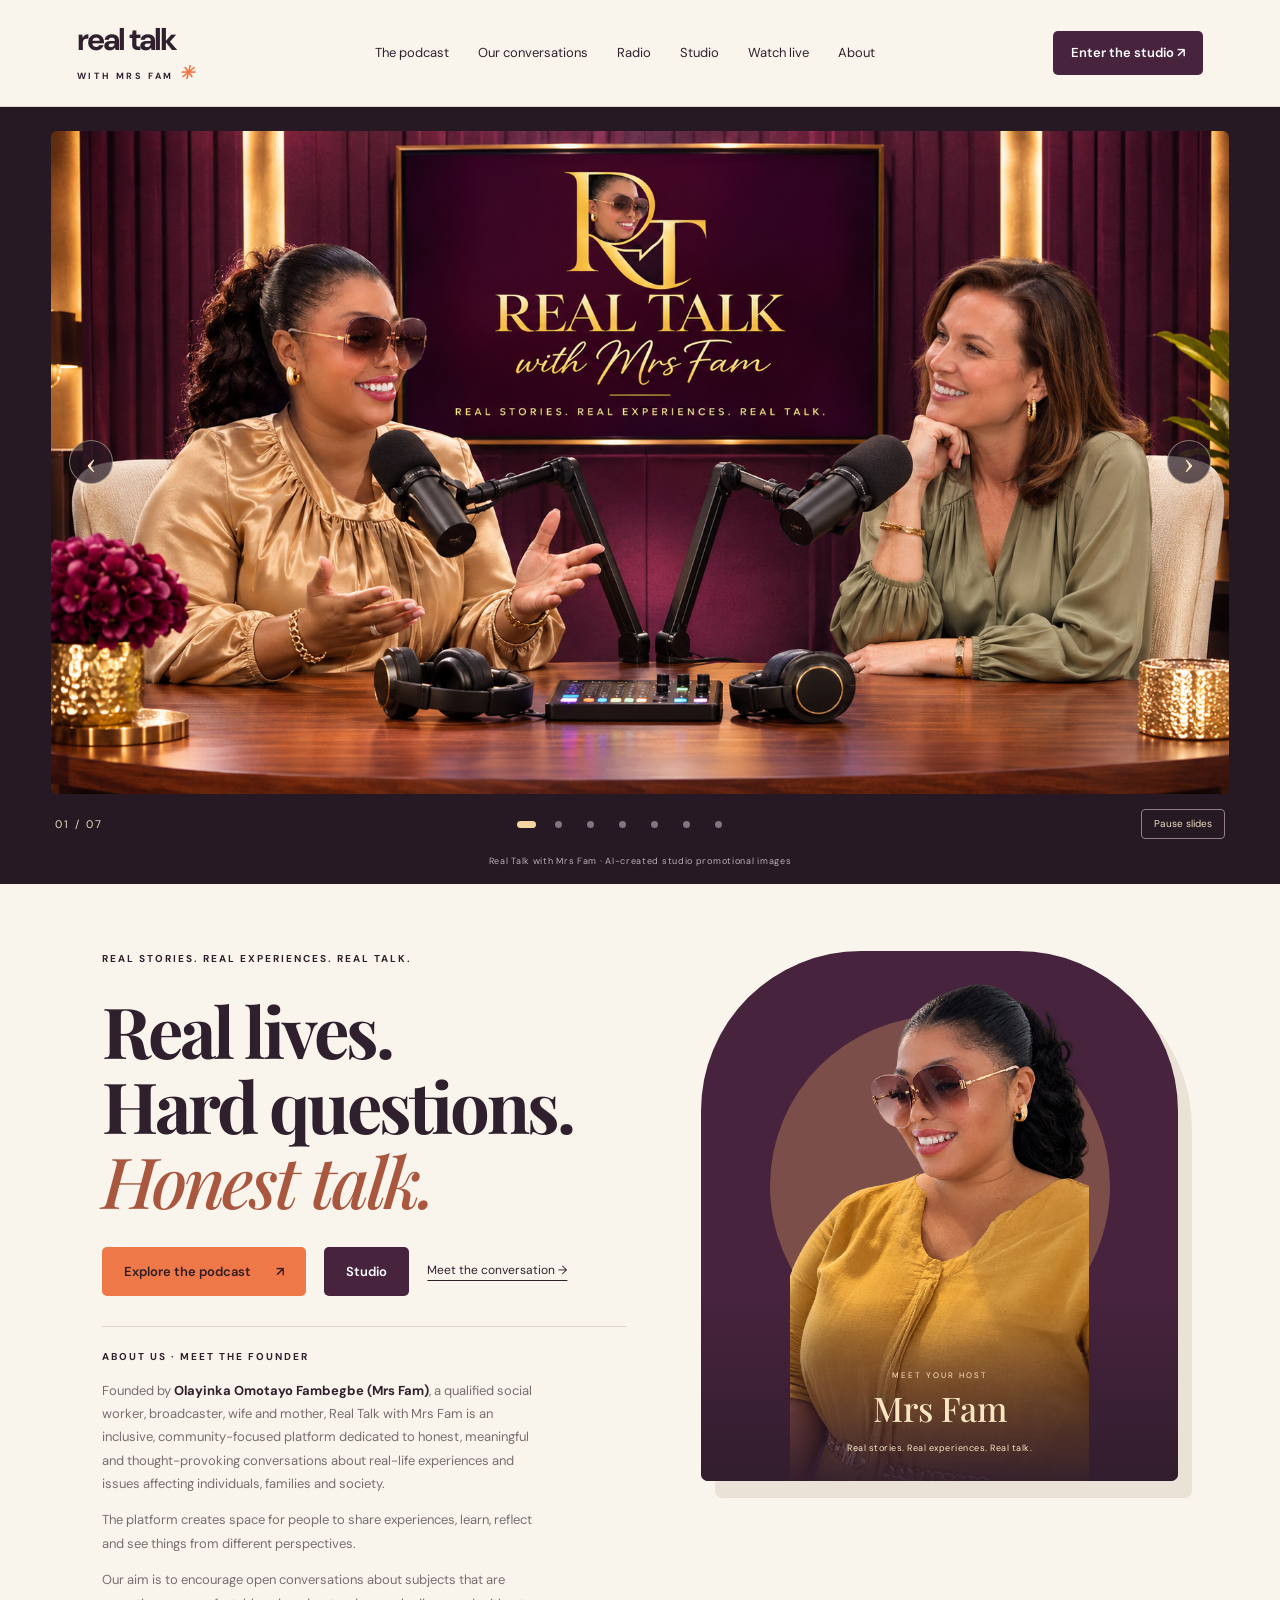
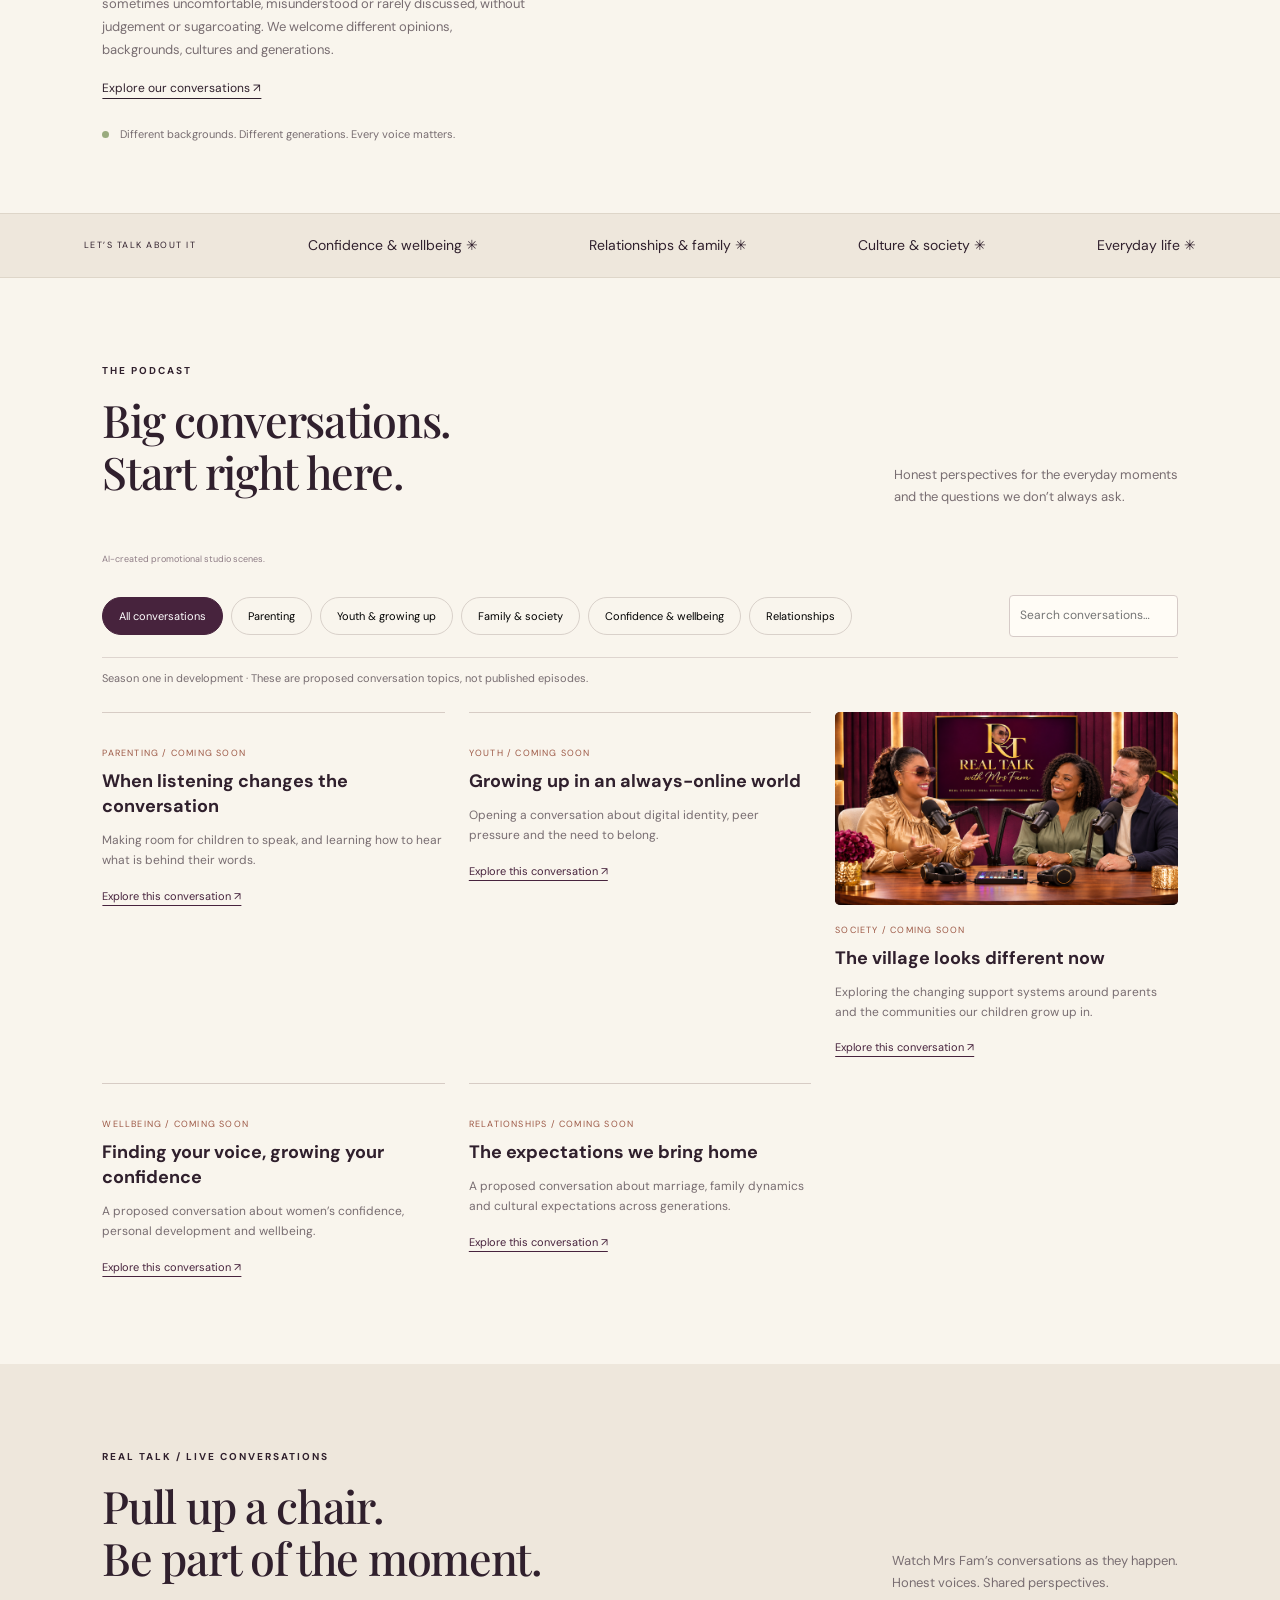
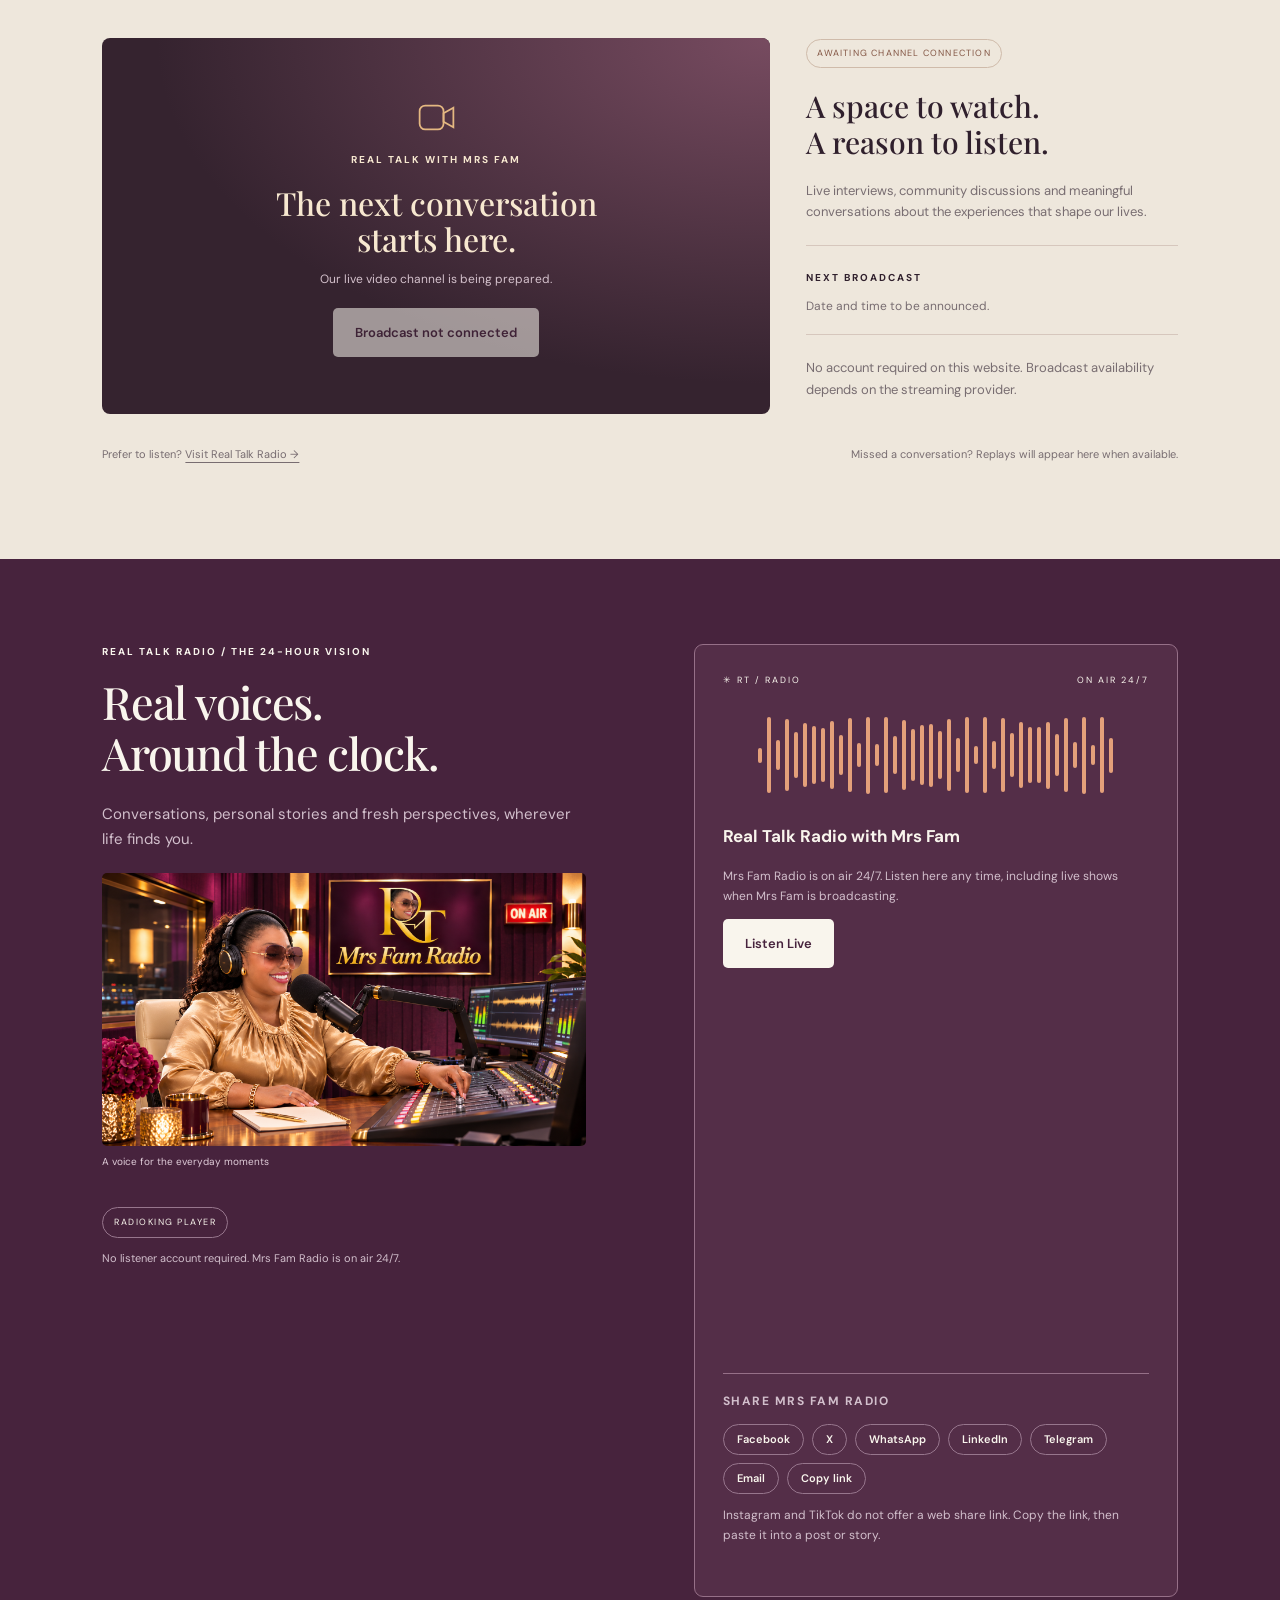
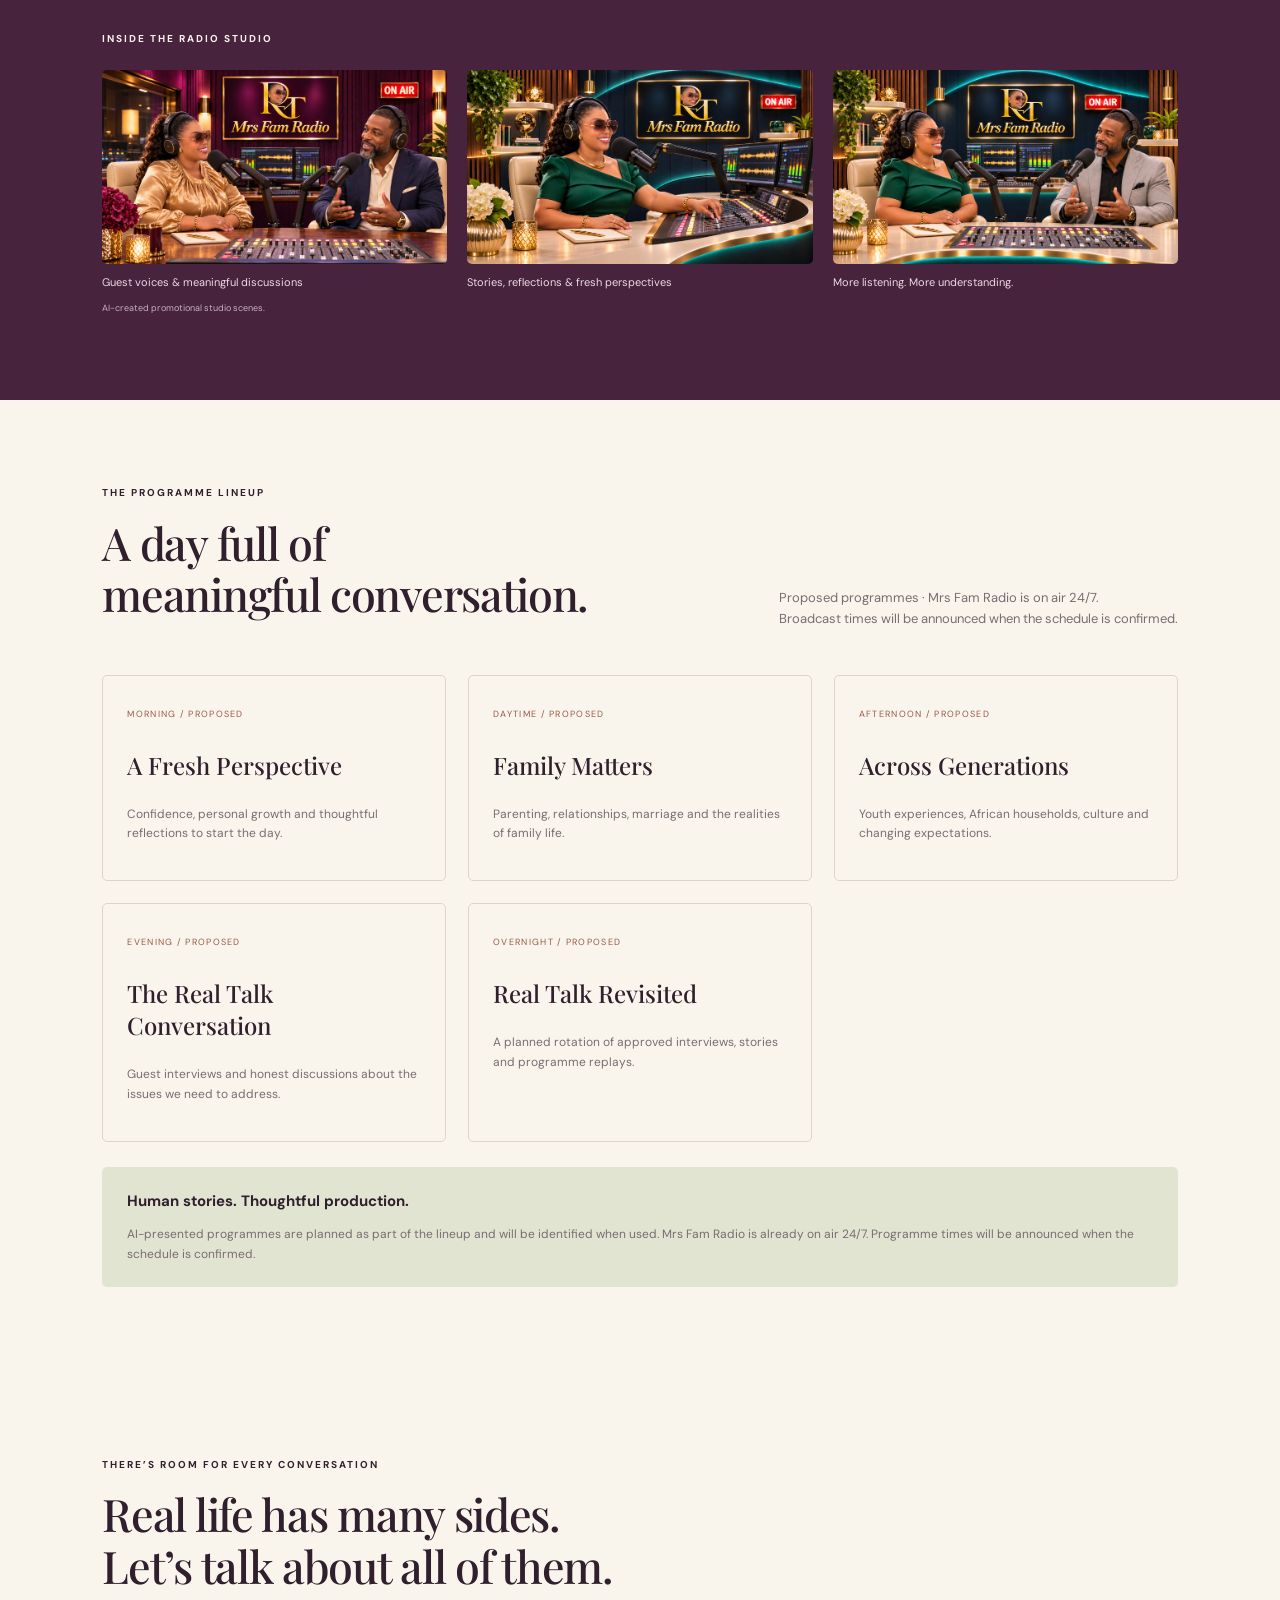
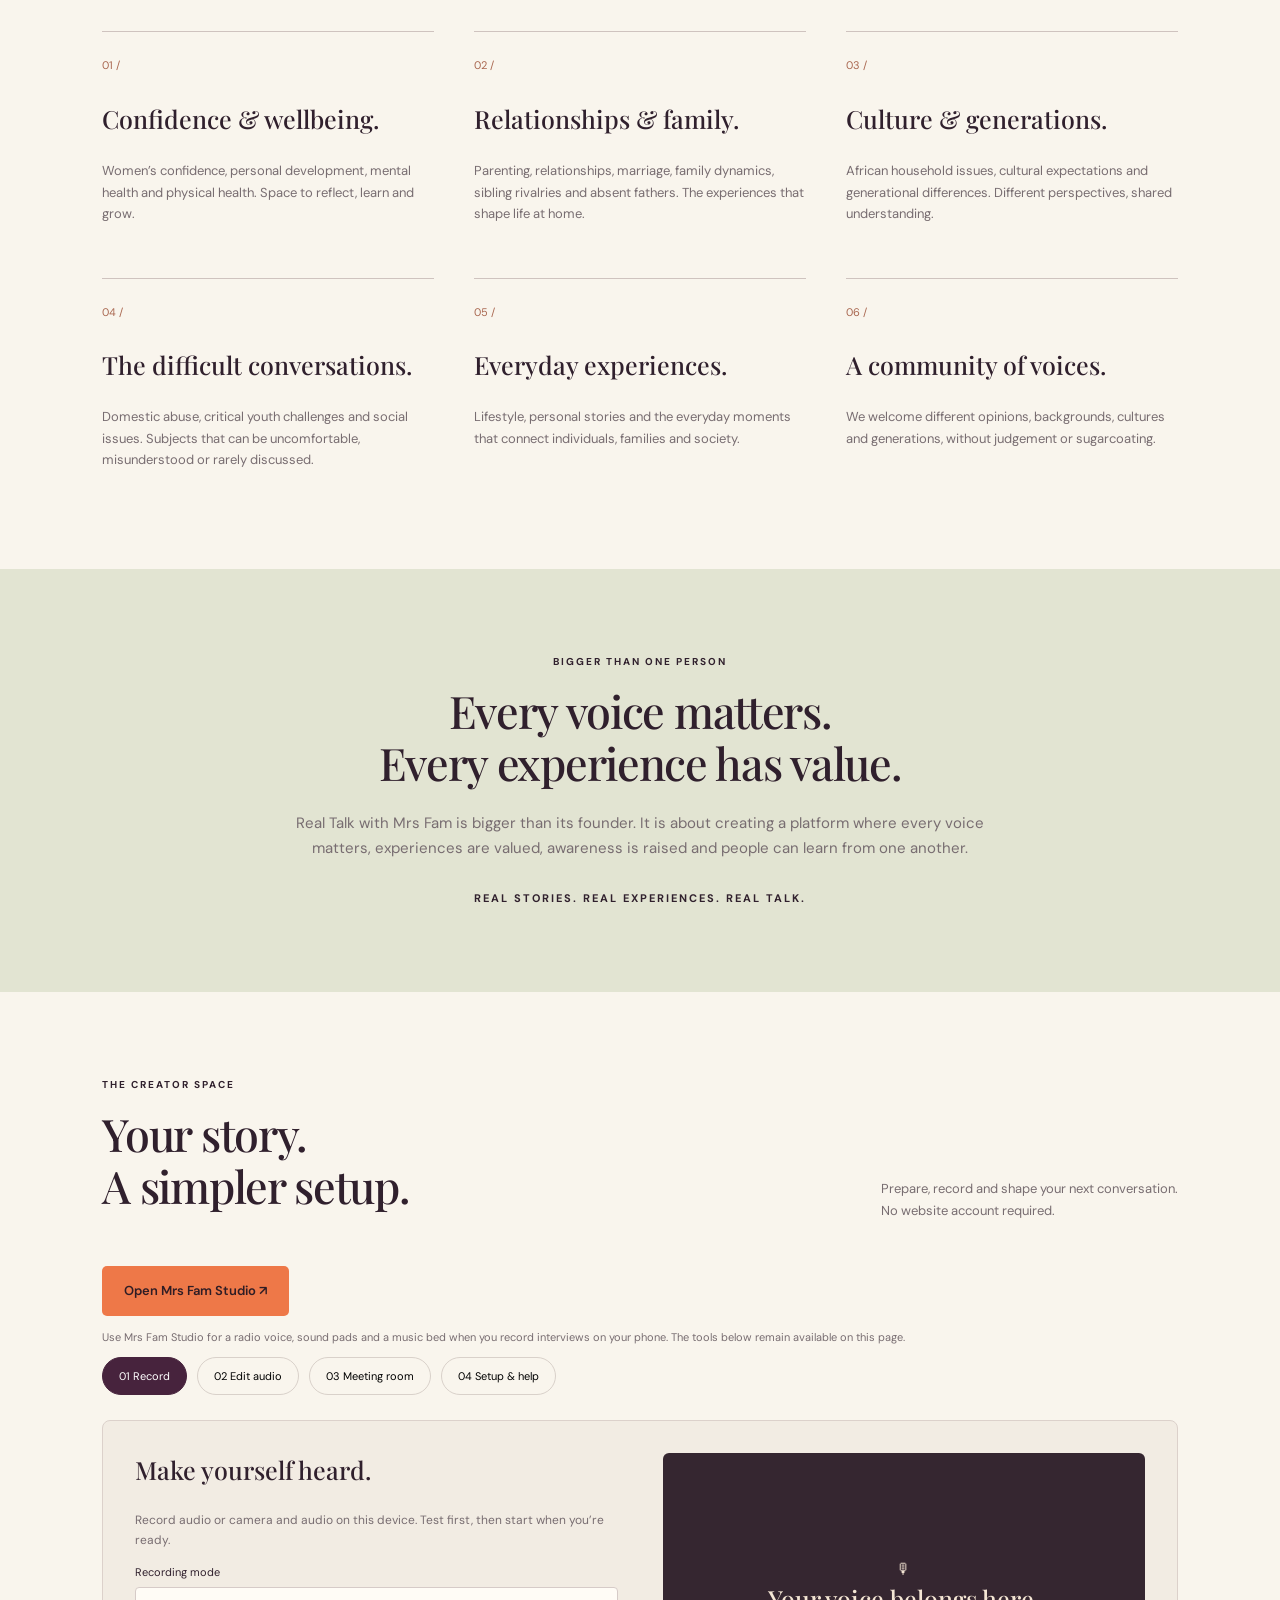
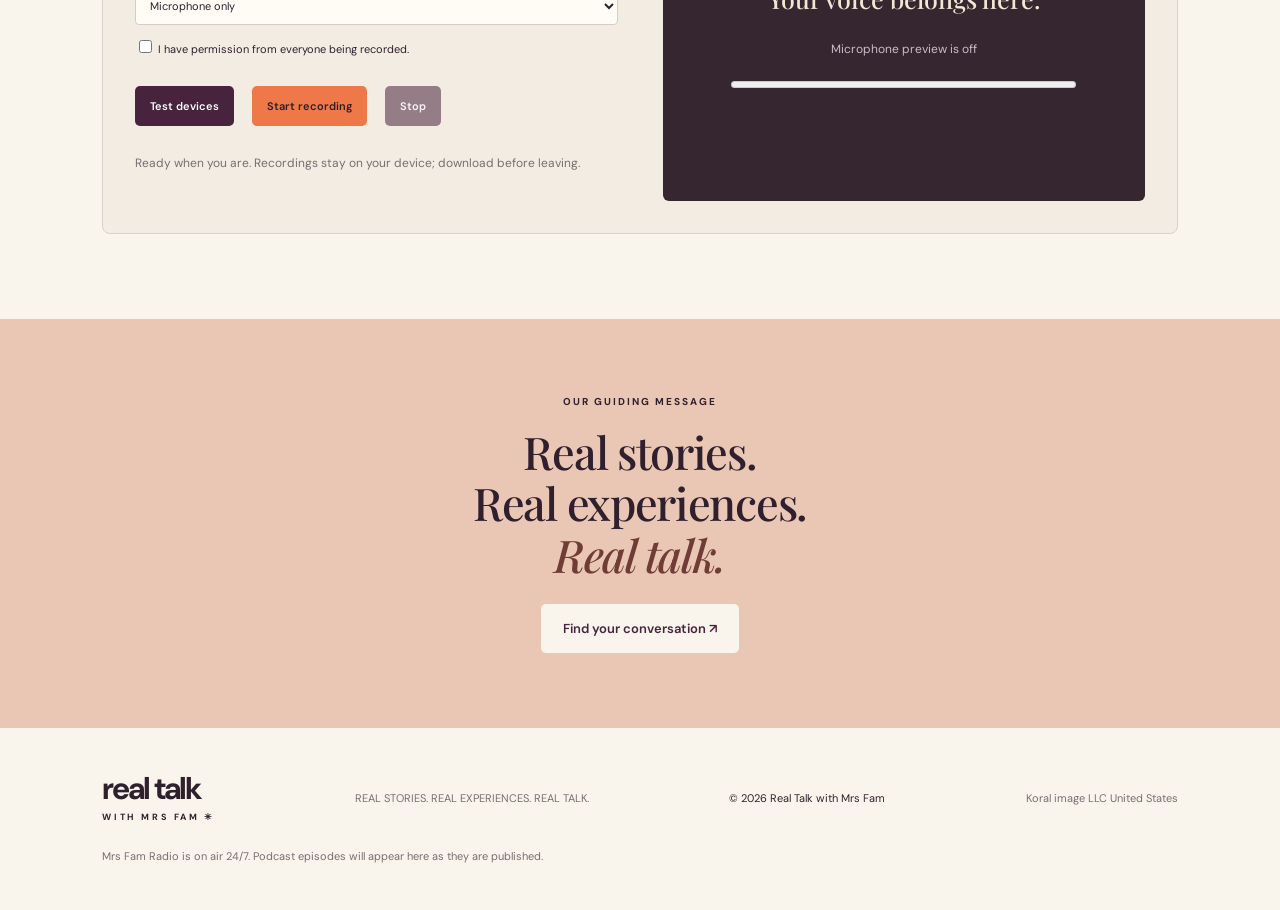
==== commit c54a649f: "Add Mrs Fam Studio for radio-voice phone interviews." ====
--- a/index.html
+++ b/index.html
@@ -13,7 +13,7 @@
 <meta name="twitter:description" content="Real Talk Radio with Mrs Fam. Conversations, personal stories and fresh perspectives, on air around the clock.">
 <meta name="twitter:image" content="https://mrsfam.com/slides/radio-solo-gold.png">
 <link rel="canonical" href="https://mrsfam.com/">
-<link rel="stylesheet" href="style.css"></head><body><header><a class="brand" href="#home">real talk<span>WITH MRS FAM <i>✳</i></span></a><button class="button small menu-toggle" id="menu-toggle" type="button" aria-expanded="false" aria-controls="site-nav" hidden>Menu</button><nav id="site-nav" aria-label="Main navigation"><a href="#episodes">The podcast</a><a href="#topics">Our conversations</a><a href="#radio">Radio</a><a href="#live">Watch live</a><a href="#about">About</a></nav><a class="button small" href="#studio">Enter the studio ↗</a></header><main><section class="top-slideshow" id="studio-slideshow" aria-roledescription="carousel" aria-label="Real Talk with Mrs Fam studio gallery" tabindex="0"><div class="slideshow-stage"><div class="hero-slide is-current" data-slide aria-hidden="false"><img src="slides/podcast-woman.png" alt="Mrs Fam in conversation with a woman in the plum and gold podcast studio" width="1672" height="941" fetchpriority="high" decoding="async"></div><div class="hero-slide" data-slide aria-hidden="true"><img src="slides/podcast-man.png" alt="Mrs Fam interviewing a man in the plum and gold podcast studio" width="1672" height="941" loading="lazy" decoding="async"></div><div class="hero-slide" data-slide aria-hidden="true"><img src="slides/podcast-couple.png" alt="Mrs Fam interviewing an interracial married couple in the podcast studio" width="1672" height="941" loading="lazy" decoding="async"></div><div class="hero-slide" data-slide aria-hidden="true"><img src="slides/radio-solo-gold.png" alt="Mrs Fam broadcasting solo in the plum and gold radio studio" width="1672" height="941" loading="lazy" decoding="async"></div><div class="hero-slide" data-slide aria-hidden="true"><img src="slides/radio-guest-gold.png" alt="Mrs Fam and a guest in the plum and gold radio studio" width="1672" height="941" loading="lazy" decoding="async"></div><div class="hero-slide" data-slide aria-hidden="true"><img src="slides/radio-solo-emerald.png" alt="Mrs Fam in an emerald dress broadcasting in the navy and teal radio studio" width="1672" height="941" loading="lazy" decoding="async"></div><div class="hero-slide" data-slide aria-hidden="true"><img src="slides/radio-guest-emerald.png" alt="Mrs Fam in an emerald dress interviewing a guest in the navy and teal radio studio" width="1672" height="941" loading="lazy" decoding="async"></div><button class="slide-arrow slide-prev" aria-label="Previous image">‹</button><button class="slide-arrow slide-next" aria-label="Next image">›</button></div><div class="slide-toolbar"><span class="slide-counter" id="slide-counter" aria-live="off">01 / 07</span><div class="slide-dots" aria-label="Choose studio image"><button data-slide-to="0" aria-label="Show image 1 of 7" aria-current="true"></button><button data-slide-to="1" aria-label="Show image 2 of 7" aria-current="false"></button><button data-slide-to="2" aria-label="Show image 3 of 7" aria-current="false"></button><button data-slide-to="3" aria-label="Show image 4 of 7" aria-current="false"></button><button data-slide-to="4" aria-label="Show image 5 of 7" aria-current="false"></button><button data-slide-to="5" aria-label="Show image 6 of 7" aria-current="false"></button><button data-slide-to="6" aria-label="Show image 7 of 7" aria-current="false"></button></div><button id="slide-pause" aria-label="Pause slideshow">Pause slides</button></div><p class="slide-note">Real Talk with Mrs Fam · AI-created studio promotional images</p><span class="sr-only" id="slide-announcement" role="status" aria-live="polite"></span></section><section class="hero" id="home"><div class="hero-copy"><div class="eyebrow">REAL STORIES. REAL EXPERIENCES. REAL TALK.</div><h1>Real lives.<br>Hard questions.<br><em>Honest talk.</em></h1><div class="actions"><a class="button orange" href="#episodes">Explore the podcast <span>↗</span></a><a class="textlink" href="#about">Meet the conversation →</a></div><div class="front-about" id="about"><div class="eyebrow">ABOUT US · MEET THE FOUNDER</div><p>Founded by <strong>Olayinka Omotayo Fambegbe (Mrs Fam)</strong>, a qualified social worker, broadcaster, wife and mother, Real Talk with Mrs Fam is an inclusive, community-focused platform dedicated to honest, meaningful and thought-provoking conversations about real-life experiences and issues affecting individuals, families and society.</p><p>The platform creates space for people to share experiences, learn, reflect and see things from different perspectives.</p><p>Our aim is to encourage open conversations about subjects that are sometimes uncomfortable, misunderstood or rarely discussed, without judgement or sugarcoating. We welcome different opinions, backgrounds, cultures and generations.</p><a class="textlink" href="#topics">Explore our conversations ↗</a></div><div class="hero-foot"><span class="dot"></span> Different backgrounds. Different generations. Every voice matters.</div></div><div class="front-portrait"><div class="portrait-halo" aria-hidden="true"></div><img src="mrs-fam-portrait.png" alt="Olayinka Omotayo Fambegbe, Mrs Fam, smiling in a mustard gold blouse" width="941" height="1672" fetchpriority="high"><div class="portrait-name"><span>MEET YOUR HOST</span><strong>Mrs Fam</strong><small>Real stories. Real experiences. Real talk.</small></div></div></section>
+<link rel="stylesheet" href="style.css"></head><body><header><a class="brand" href="#home">real talk<span>WITH MRS FAM <i>✳</i></span></a><button class="button small menu-toggle" id="menu-toggle" type="button" aria-expanded="false" aria-controls="site-nav" hidden>Menu</button><nav id="site-nav" aria-label="Main navigation"><a href="#episodes">The podcast</a><a href="#topics">Our conversations</a><a href="#radio">Radio</a><a href="/studio">Studio</a><a href="#live">Watch live</a><a href="#about">About</a></nav><a class="button small" href="/studio">Enter the studio ↗</a></header><main><section class="top-slideshow" id="studio-slideshow" aria-roledescription="carousel" aria-label="Real Talk with Mrs Fam studio gallery" tabindex="0"><div class="slideshow-stage"><div class="hero-slide is-current" data-slide aria-hidden="false"><img src="slides/podcast-woman.png" alt="Mrs Fam in conversation with a woman in the plum and gold podcast studio" width="1672" height="941" fetchpriority="high" decoding="async"></div><div class="hero-slide" data-slide aria-hidden="true"><img src="slides/podcast-man.png" alt="Mrs Fam interviewing a man in the plum and gold podcast studio" width="1672" height="941" loading="lazy" decoding="async"></div><div class="hero-slide" data-slide aria-hidden="true"><img src="slides/podcast-couple.png" alt="Mrs Fam interviewing an interracial married couple in the podcast studio" width="1672" height="941" loading="lazy" decoding="async"></div><div class="hero-slide" data-slide aria-hidden="true"><img src="slides/radio-solo-gold.png" alt="Mrs Fam broadcasting solo in the plum and gold radio studio" width="1672" height="941" loading="lazy" decoding="async"></div><div class="hero-slide" data-slide aria-hidden="true"><img src="slides/radio-guest-gold.png" alt="Mrs Fam and a guest in the plum and gold radio studio" width="1672" height="941" loading="lazy" decoding="async"></div><div class="hero-slide" data-slide aria-hidden="true"><img src="slides/radio-solo-emerald.png" alt="Mrs Fam in an emerald dress broadcasting in the navy and teal radio studio" width="1672" height="941" loading="lazy" decoding="async"></div><div class="hero-slide" data-slide aria-hidden="true"><img src="slides/radio-guest-emerald.png" alt="Mrs Fam in an emerald dress interviewing a guest in the navy and teal radio studio" width="1672" height="941" loading="lazy" decoding="async"></div><button class="slide-arrow slide-prev" aria-label="Previous image">‹</button><button class="slide-arrow slide-next" aria-label="Next image">›</button></div><div class="slide-toolbar"><span class="slide-counter" id="slide-counter" aria-live="off">01 / 07</span><div class="slide-dots" aria-label="Choose studio image"><button data-slide-to="0" aria-label="Show image 1 of 7" aria-current="true"></button><button data-slide-to="1" aria-label="Show image 2 of 7" aria-current="false"></button><button data-slide-to="2" aria-label="Show image 3 of 7" aria-current="false"></button><button data-slide-to="3" aria-label="Show image 4 of 7" aria-current="false"></button><button data-slide-to="4" aria-label="Show image 5 of 7" aria-current="false"></button><button data-slide-to="5" aria-label="Show image 6 of 7" aria-current="false"></button><button data-slide-to="6" aria-label="Show image 7 of 7" aria-current="false"></button></div><button id="slide-pause" aria-label="Pause slideshow">Pause slides</button></div><p class="slide-note">Real Talk with Mrs Fam · AI-created studio promotional images</p><span class="sr-only" id="slide-announcement" role="status" aria-live="polite"></span></section><section class="hero" id="home"><div class="hero-copy"><div class="eyebrow">REAL STORIES. REAL EXPERIENCES. REAL TALK.</div><h1>Real lives.<br>Hard questions.<br><em>Honest talk.</em></h1><div class="actions"><a class="button orange" href="#episodes">Explore the podcast <span>↗</span></a><a class="button" href="/studio">Studio</a><a class="textlink" href="#about">Meet the conversation →</a></div><div class="front-about" id="about"><div class="eyebrow">ABOUT US · MEET THE FOUNDER</div><p>Founded by <strong>Olayinka Omotayo Fambegbe (Mrs Fam)</strong>, a qualified social worker, broadcaster, wife and mother, Real Talk with Mrs Fam is an inclusive, community-focused platform dedicated to honest, meaningful and thought-provoking conversations about real-life experiences and issues affecting individuals, families and society.</p><p>The platform creates space for people to share experiences, learn, reflect and see things from different perspectives.</p><p>Our aim is to encourage open conversations about subjects that are sometimes uncomfortable, misunderstood or rarely discussed, without judgement or sugarcoating. We welcome different opinions, backgrounds, cultures and generations.</p><a class="textlink" href="#topics">Explore our conversations ↗</a></div><div class="hero-foot"><span class="dot"></span> Different backgrounds. Different generations. Every voice matters.</div></div><div class="front-portrait"><div class="portrait-halo" aria-hidden="true"></div><img src="mrs-fam-portrait.png" alt="Olayinka Omotayo Fambegbe, Mrs Fam, smiling in a mustard gold blouse" width="941" height="1672" fetchpriority="high"><div class="portrait-name"><span>MEET YOUR HOST</span><strong>Mrs Fam</strong><small>Real stories. Real experiences. Real talk.</small></div></div></section>
 <div class="ribbon"><span>LET’S TALK ABOUT IT</span><span>Confidence & wellbeing ✳</span><span>Relationships & family ✳</span><span>Culture & society ✳</span><span>Everyday life ✳</span></div>
 <section id="episodes" class="section"><div class="section-head"><div><div class="eyebrow">THE PODCAST</div><h2>Big conversations.<br>Start right here.</h2></div><p>Honest perspectives for the everyday moments<br>and the questions we don’t always ask.</p></div><p class="section-image-note">AI-created promotional studio scenes.</p><div class="filters"><button class="active" data-filter="All">All conversations</button><button data-filter="Parenting">Parenting</button><button data-filter="Youth">Youth & growing up</button><button data-filter="Society">Family & society</button><button data-filter="Wellbeing">Confidence & wellbeing</button><button data-filter="Relationships">Relationships</button><input id="search" placeholder="Search conversations…" aria-label="Search conversations"></div><p class="subtle">Season one in development · These are proposed conversation topics, not published episodes.</p><div id="episode-grid" class="episode-grid"></div><p id="empty" hidden>No conversations match your search.</p></section>
 <section id="live" class="section live-section"><div class="section-head"><div><div class="eyebrow">REAL TALK / LIVE CONVERSATIONS</div><h2>Pull up a chair.<br>Be part of the moment.</h2></div><p>Watch Mrs Fam’s conversations as they happen.<br>Honest voices. Shared perspectives.</p></div><div class="live-layout"><div class="live-screen" id="live-screen"><div class="live-placeholder" id="live-placeholder"><div class="live-symbol" aria-hidden="true"><svg viewBox="0 0 64 64"><rect x="8" y="15" width="34" height="34" rx="8"/><path d="M42 26l14-8v28l-14-8z"/></svg></div><span class="eyebrow">REAL TALK WITH MRS FAM</span><h3>The next conversation<br>starts here.</h3><p id="live-empty-note">Our live video channel is being prepared.</p><button class="button cream" id="live-watch" disabled>Broadcast not connected</button></div><div id="live-embed" hidden></div></div><aside class="live-info"><span class="live-status" id="live-status">AWAITING CHANNEL CONNECTION</span><h3 id="live-title">A space to watch.<br>A reason to listen.</h3><p id="live-description">Live interviews, community discussions and meaningful conversations about the experiences that shape our lives.</p><div class="live-next"><span class="eyebrow">NEXT BROADCAST</span><p id="live-next-time">Date and time to be announced.</p></div><a class="textlink" id="live-external" hidden target="_blank" rel="noopener">Open on YouTube ↗</a><p class="subtle" id="live-provider-note">No account required on this website. Broadcast availability depends on the streaming provider.</p><button class="button small" id="live-close" hidden>Close video</button></aside></div><div class="live-foot"><p>Prefer to listen? <a href="#radio">Visit Real Talk Radio →</a></p><p>Missed a conversation? Replays will appear here when available.</p></div></section>
@@ -36,7 +36,7 @@
 <section id="topics" class="section topics"><div class="eyebrow">THERE’S ROOM FOR EVERY CONVERSATION</div><h2>Real life has many sides.<br>Let’s talk about all of them.</h2><div class="topic-grid"><article><span>01 /</span><h3>Confidence & wellbeing.</h3><p>Women’s confidence, personal development, mental health and physical health. Space to reflect, learn and grow.</p></article><article><span>02 /</span><h3>Relationships & family.</h3><p>Parenting, relationships, marriage, family dynamics, sibling rivalries and absent fathers. The experiences that shape life at home.</p></article><article><span>03 /</span><h3>Culture & generations.</h3><p>African household issues, cultural expectations and generational differences. Different perspectives, shared understanding.</p></article><article><span>04 /</span><h3>The difficult conversations.</h3><p>Domestic abuse, critical youth challenges and social issues. Subjects that can be uncomfortable, misunderstood or rarely discussed.</p></article><article><span>05 /</span><h3>Everyday experiences.</h3><p>Lifestyle, personal stories and the everyday moments that connect individuals, families and society.</p></article><article><span>06 /</span><h3>A community of voices.</h3><p>We welcome different opinions, backgrounds, cultures and generations, without judgement or sugarcoating.</p></article></div></section>
 
 <section class="community section"><div class="eyebrow">BIGGER THAN ONE PERSON</div><h2>Every voice matters.<br>Every experience has value.</h2><p>Real Talk with Mrs Fam is bigger than its founder. It is about creating a platform where every voice matters, experiences are valued, awareness is raised and people can learn from one another.</p><div class="guiding-message">REAL STORIES. REAL EXPERIENCES. REAL TALK.</div></section>
-<section id="studio" class="section studio"><div class="section-head"><div><div class="eyebrow">THE CREATOR SPACE</div><h2>Your story.<br>A simpler setup.</h2></div><p>Prepare, record and shape your next conversation.<br>No website account required.</p></div><div class="tabs" role="tablist"><button class="active" data-tab="record">01 Record</button><button data-tab="edit">02 Edit audio</button><button data-tab="meeting">03 Meeting room</button><button data-tab="setup">04 Setup & help</button></div><div class="studio-panel" id="record"><div><h3>Make yourself heard.</h3><p>Record audio or camera and audio on this device. Test first, then start when you’re ready.</p><label>Recording mode<select id="mode"><option value="audio">Microphone only</option><option value="video">Camera + microphone</option></select></label><label><input type="checkbox" id="consent"> I have permission from everyone being recorded.</label><div class="actions"><button class="button" id="test">Test devices</button><button class="button orange" id="start">Start recording</button><button class="button" id="stop" disabled>Stop</button></div><p class="status" id="record-status" role="status">Ready when you are. Recordings stay on your device; download before leaving.</p></div><div class="monitor"><video id="camera" autoplay muted playsinline hidden></video><div id="monitor-label">🎙<h3>Your voice belongs here.</h3><p id="level-text">Microphone preview is off</p><meter id="level" min="0" max="100" value="0" aria-label="Microphone level"></meter></div><div id="recordings"></div></div></div>
+<section id="studio" class="section studio"><div class="section-head"><div><div class="eyebrow">THE CREATOR SPACE</div><h2>Your story.<br>A simpler setup.</h2></div><p>Prepare, record and shape your next conversation.<br>No website account required.</p></div><p class="studio-page-cta"><a class="button orange" href="/studio">Open Mrs Fam Studio ↗</a></p><p class="subtle">Use Mrs Fam Studio for a radio voice, sound pads and a music bed when you record interviews on your phone. The tools below remain available on this page.</p><div class="tabs" role="tablist"><button class="active" data-tab="record">01 Record</button><button data-tab="edit">02 Edit audio</button><button data-tab="meeting">03 Meeting room</button><button data-tab="setup">04 Setup & help</button></div><div class="studio-panel" id="record"><div><h3>Make yourself heard.</h3><p>Record audio or camera and audio on this device. Test first, then start when you’re ready.</p><label>Recording mode<select id="mode"><option value="audio">Microphone only</option><option value="video">Camera + microphone</option></select></label><label><input type="checkbox" id="consent"> I have permission from everyone being recorded.</label><div class="actions"><button class="button" id="test">Test devices</button><button class="button orange" id="start">Start recording</button><button class="button" id="stop" disabled>Stop</button></div><p class="status" id="record-status" role="status">Ready when you are. Recordings stay on your device; download before leaving.</p></div><div class="monitor"><video id="camera" autoplay muted playsinline hidden></video><div id="monitor-label">🎙<h3>Your voice belongs here.</h3><p id="level-text">Microphone preview is off</p><meter id="level" min="0" max="100" value="0" aria-label="Microphone level"></meter></div><div id="recordings"></div></div></div>
 <div class="studio-panel" id="edit" hidden><div><h3>Keep the part that matters.</h3><p>Upload an audio file, preview it and trim the start and end. Export a WAV file, ready for your next production step.</p><label>Choose audio<input id="audio-file" type="file" accept="audio/*"></label><div class="trim-inputs"><label>Start (seconds)<input id="trim-start" type="number" min="0" value="0" step="0.1"></label><label>End (seconds)<input id="trim-end" type="number" min="0" step="0.1"></label></div><button class="button orange" id="trim">Export trimmed WAV</button><p class="status" id="edit-status" role="status">Files are processed locally in your browser.</p></div><div><audio id="edit-audio" controls></audio><h3>A focused first edit.</h3><p>This editor trims audio. Multitrack editing, noise cleanup, captions and video editing require a connected production service.</p></div></div>
 <div class="studio-panel" id="meeting" hidden><div><h3>Bring someone into the conversation.</h3><p>Save your production room link below and share it with your guests. No account is required on this website. Your meeting provider may have its own host sign-in requirements.</p><label>Remote interview / meeting link<input type="url" id="room-url" placeholder="https://your-provider.com/your-room"></label><div class="actions"><button id="save-room" class="button">Save on this device</button><button id="open-room" class="button orange">Open meeting ↗</button><button id="copy-room" class="button">Copy guest link</button></div><p class="status" id="room-status" role="status">No meeting service connected yet.</p></div><div><h3>Before your guest joins</h3><ol><li>Ask everyone to use headphones.</li><li>Check microphone and camera permissions.</li><li>Agree on recording consent.</li><li>Make a short test recording.</li><li>Keep a local backup and download every track.</li></ol><p>Use a production provider such as Riverside for separate guest tracks and local remote capture. The recorder here captures this device only.</p><a href="https://riverside.com/home" target="_blank" rel="noopener" class="textlink">Explore Riverside ↗</a></div></div>
 <div class="studio-panel" id="setup" hidden><div><h3>A setup you can come back to.</h3><div class="checklist"><label><input type="checkbox" data-check="quiet"> Quiet room, soft furnishings, notifications off</label><label><input type="checkbox" data-check="mic"> Microphone selected and positioned consistently</label><label><input type="checkbox" data-check="headphones"> Wired headphones connected</label><label><input type="checkbox" data-check="light"> Camera at eye level, light in front</label><label><input type="checkbox" data-check="power"> Power connected and storage available</label><label><input type="checkbox" data-check="test"> Short test recorded and played back</label></div><label>My setup notes<textarea id="setup-notes" placeholder="Microphone, room, camera position…"></textarea></label><small>Checklist and notes save in this browser only.</small></div><div><h3>Let’s solve the small things.</h3><details><summary>Microphone or camera won’t start</summary><p>Allow microphone and camera access in your browser’s site settings. Close other apps using the device, reconnect it, then test again.</p></details><details><summary>Echo or feedback</summary><p>Use headphones, mute duplicate call tabs and keep only one active microphone per room.</p></details><details><summary>Audio is too quiet or distorted</summary><p>Check the selected input in your system settings. Move closer if quiet; lower input gain if distorted. Record a short test and listen back.</p></details><details><summary>Remote guest connection is unstable</summary><p>Try wired internet, close background uploads and use a provider that records each guest locally. Browser recording here does not capture a remote call.</p></details><details><summary>What equipment belongs in the setup?</summary><p>Start with a computer, a compatible USB microphone, wired headphones and a quiet room. A stable camera mount and soft front light help for video. Test what you already own before upgrading.</p></details><p class="subtle">Guided troubleshooting only; this site cannot control or repair a guest’s device remotely.</p></div></div></section>
--- a/style.css
+++ b/style.css
@@ -45,3 +45,5 @@
 @media(max-width:800px){
   .radio-share-btn{flex:1 1 calc(50% - 8px);min-height:40px}
 }
+
+.studio-page-cta{margin:0 0 12px}
